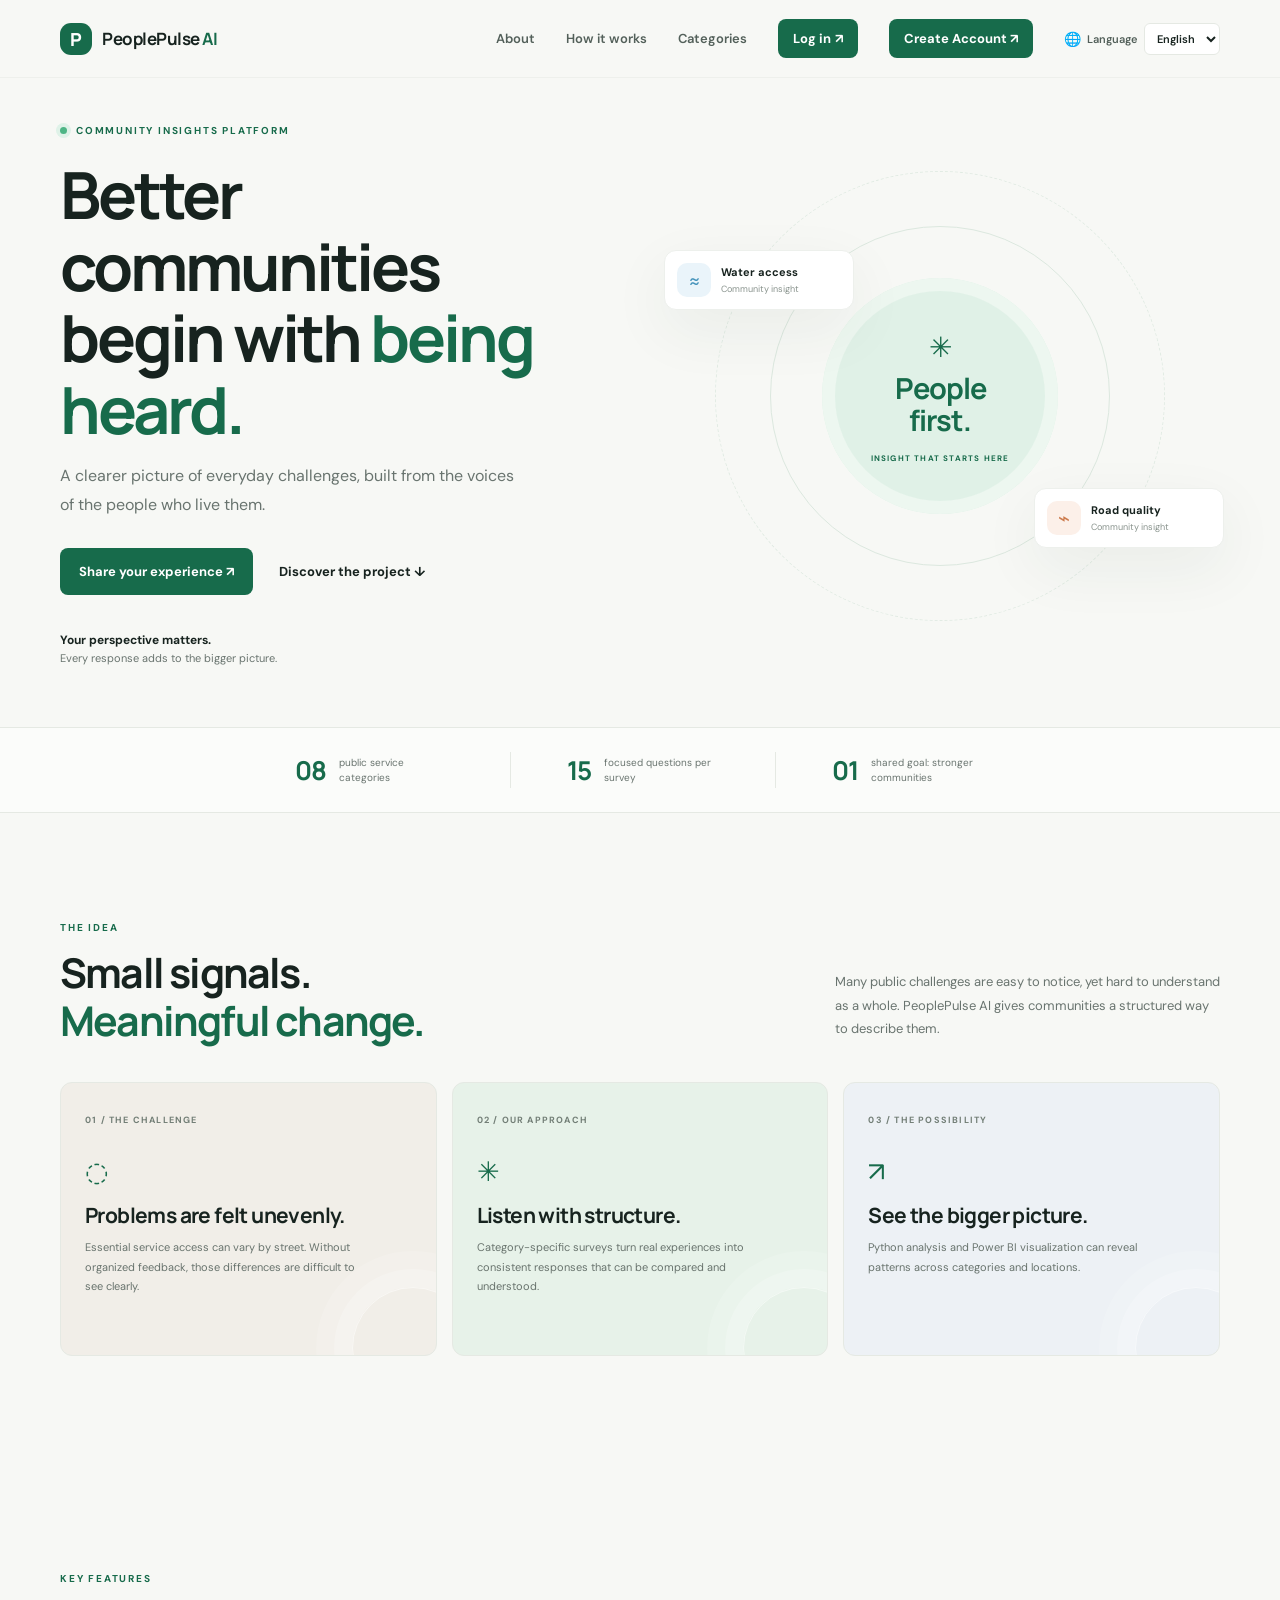
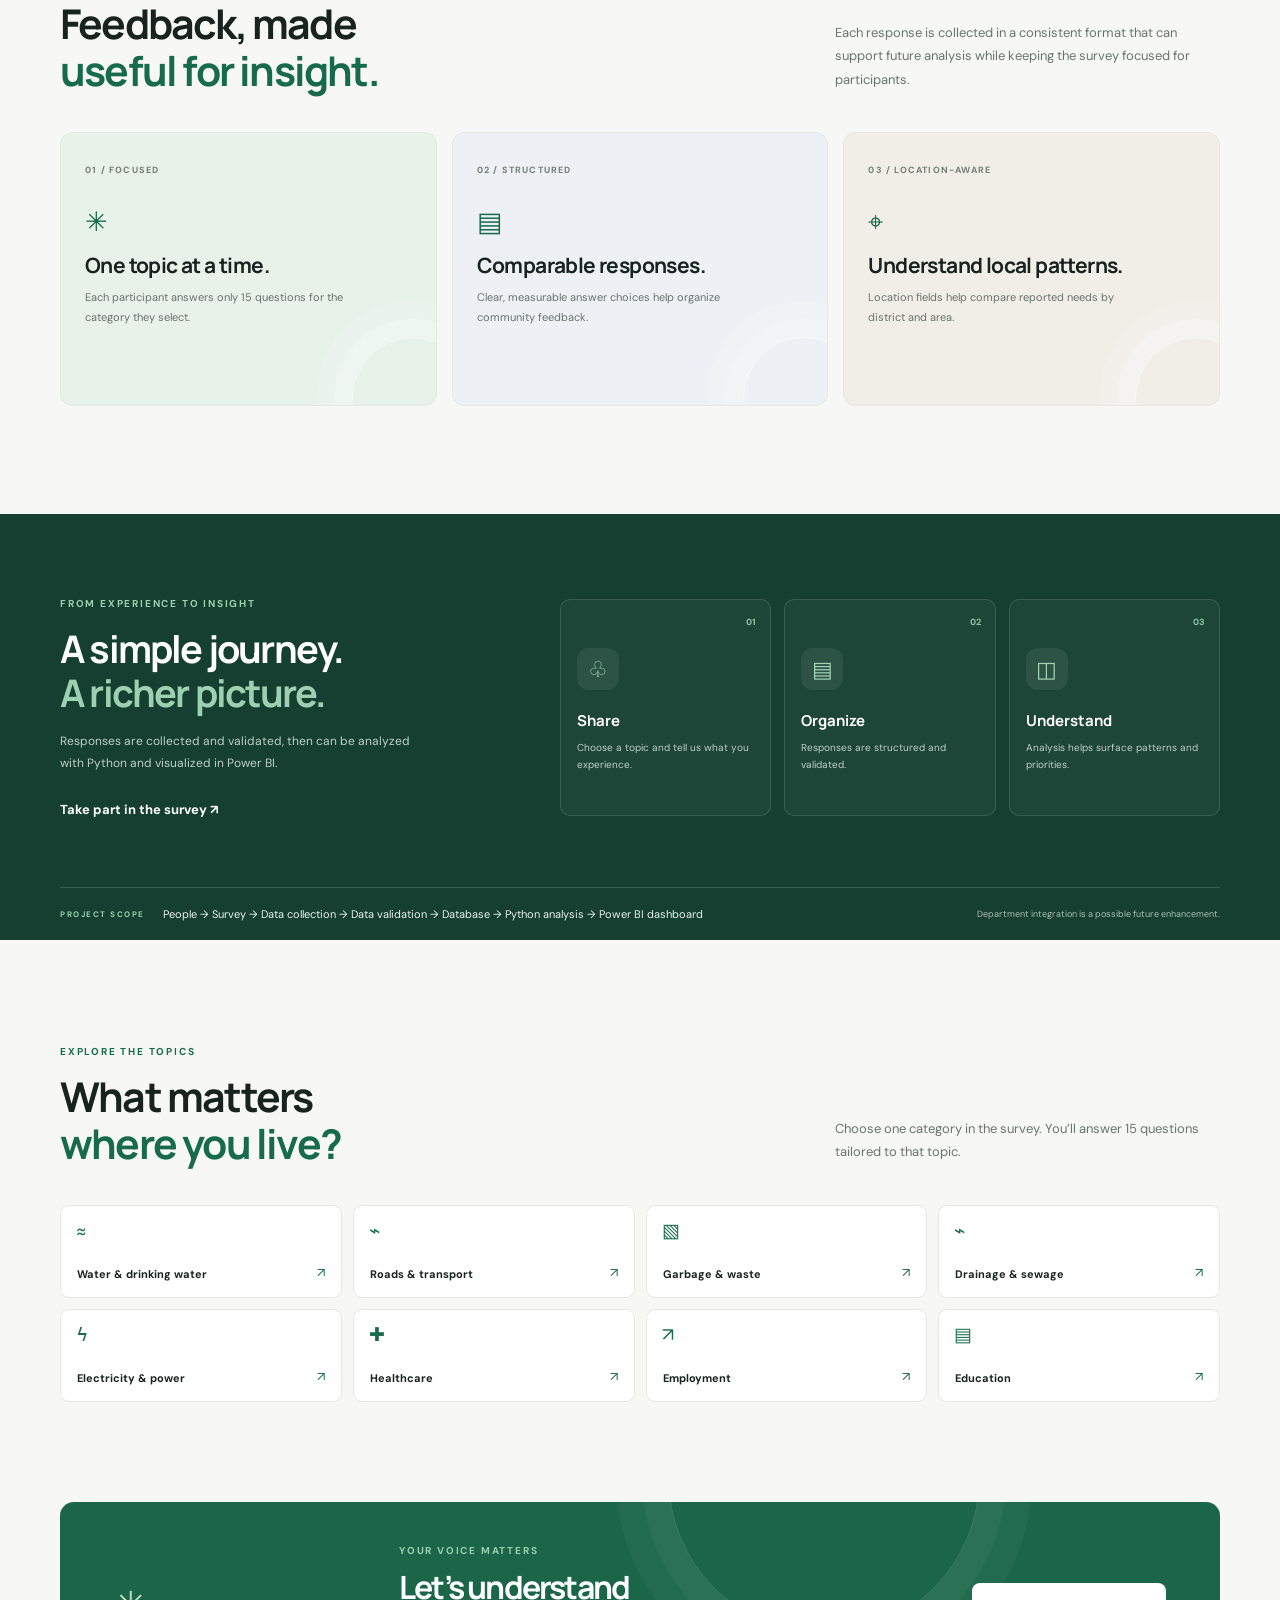
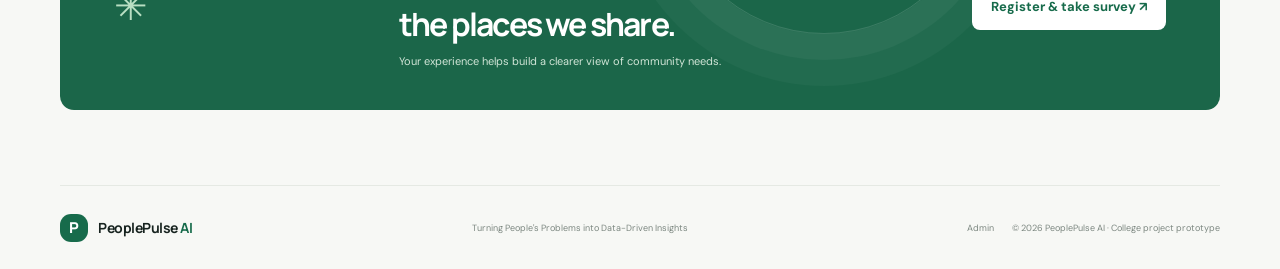
==== PeoplePulse-AI/index.html @ 130db0c4 "Add files via upload" ====
<!doctype html>
<html lang="en"><head><meta charset="utf-8"><meta name="viewport" content="width=device-width,initial-scale=1"><title>PeoplePulse AI — Community insights, powered by people</title><link rel="stylesheet" href="css/style.css"></head><body>
<header class="site-header"><a class="brand" href="index.html"><span class="brand-mark">P</span><span>PeoplePulse <b>AI</b></span></a><nav><a href="#about">About</a><a href="#process">How it works</a><a href="#categories">Categories</a><a class="button button-small nav-login" href="login.html">Log in <span>↗</span></a><a class="button button-small" href="register.html">Create Account ↗</a></nav><button class="menu-toggle" aria-label="Toggle menu">☰</button></header>
<main><section class="hero wrap"><div class="hero-copy"><div class="eyebrow"><span class="pulse-dot"></span> COMMUNITY INSIGHTS PLATFORM</div><h1>Better communities<br>begin with <em>being heard.</em></h1><p class="lead">A clearer picture of everyday challenges, built from the voices of the people who live them.</p><div class="hero-actions"><a class="button" href="register.html">Share your experience ↗</a><a class="text-link" href="#about">Discover the project ↓</a></div><div class="trust-note"><span><strong>Your perspective matters.</strong><br>Every response adds to the bigger picture.</span></div></div><div class="hero-art"><div class="art-orbit orbit-one"></div><div class="art-orbit orbit-two"></div><div class="art-center"><span>✳</span><strong>People<br>first.</strong><small>INSIGHT THAT STARTS HERE</small></div><div class="float-card card-water"><span class="mini-icon blue">≈</span><div><b>Water access</b><small>Community insight</small></div></div><div class="float-card card-roads"><span class="mini-icon orange">⌁</span><div><b>Road quality</b><small>Community insight</small></div></div></div></section>
<div class="stats-strip"><div><b>08</b><span>public service categories</span></div><div><b>15</b><span>focused questions per survey</span></div><div><b>01</b><span>shared goal: stronger communities</span></div></div>
<section class="section wrap" id="about"><div class="section-heading"><div><div class="eyebrow">THE IDEA</div><h2>Small signals.<br><em>Meaningful change.</em></h2></div><p>Many public challenges are easy to notice, yet hard to understand as a whole. PeoplePulse AI gives communities a structured way to describe them.</p></div><div class="idea-grid"><article class="idea-card problem"><span class="card-index">01 / THE CHALLENGE</span><div class="idea-symbol">◌</div><h3>Problems are felt unevenly.</h3><p>Essential service access can vary by street. Without organized feedback, those differences are difficult to see clearly.</p></article><article class="idea-card solution"><span class="card-index">02 / OUR APPROACH</span><div class="idea-symbol">✳</div><h3>Listen with structure.</h3><p>Category-specific surveys turn real experiences into consistent responses that can be compared and understood.</p></article><article class="idea-card outcome"><span class="card-index">03 / THE POSSIBILITY</span><div class="idea-symbol">↗</div><h3>See the bigger picture.</h3><p>Python analysis and Power BI visualization can reveal patterns across categories and locations.</p></article></div></section>
<section class="section wrap" id="features"><div class="section-heading"><div><div class="eyebrow">KEY FEATURES</div><h2>Feedback, made<br><em>useful for insight.</em></h2></div><p>Each response is collected in a consistent format that can support future analysis while keeping the survey focused for participants.</p></div><div class="idea-grid"><article class="idea-card solution"><span class="card-index">01 / FOCUSED</span><div class="idea-symbol">✳</div><h3>One topic at a time.</h3><p>Each participant answers only 15 questions for the category they select.</p></article><article class="idea-card outcome"><span class="card-index">02 / STRUCTURED</span><div class="idea-symbol">▤</div><h3>Comparable responses.</h3><p>Clear, measurable answer choices help organize community feedback.</p></article><article class="idea-card problem"><span class="card-index">03 / LOCATION-AWARE</span><div class="idea-symbol">⌖</div><h3>Understand local patterns.</h3><p>Location fields help compare reported needs by district and area.</p></article></div></section><section class="process-band" id="process"><div class="wrap process-content"><div><div class="eyebrow light">FROM EXPERIENCE TO INSIGHT</div><h2>A simple journey.<br><em>A richer picture.</em></h2><p>Responses are collected and validated, then can be analyzed with Python and visualized in Power BI.</p><a class="text-link light-link" href="register.html">Take part in the survey ↗</a></div><div class="steps"><article><b>01</b><span class="step-icon">♧</span><h3>Share</h3><p>Choose a topic and tell us what you experience.</p></article><article><b>02</b><span class="step-icon">▤</span><h3>Organize</h3><p>Responses are structured and validated.</p></article><article><b>03</b><span class="step-icon">◫</span><h3>Understand</h3><p>Analysis helps surface patterns and priorities.</p></article></div></div><div class="scope-note wrap"><span>PROJECT SCOPE</span><p>People → Survey → Data collection → Data validation → Database → Python analysis → Power BI dashboard</p><small>Department integration is a possible future enhancement.</small></div></section>
<section class="section wrap categories" id="categories"><div class="section-heading"><div><div class="eyebrow">EXPLORE THE TOPICS</div><h2>What matters<br><em>where you live?</em></h2></div><p>Choose one category in the survey. You’ll answer 15 questions tailored to that topic.</p></div><div class="category-grid"><a href="register.html"><span>≈</span><b>Water & drinking water</b><i>↗</i></a><a href="register.html"><span>⌁</span><b>Roads & transport</b><i>↗</i></a><a href="register.html"><span>▧</span><b>Garbage & waste</b><i>↗</i></a><a href="register.html"><span>⌁</span><b>Drainage & sewage</b><i>↗</i></a><a href="register.html"><span>ϟ</span><b>Electricity & power</b><i>↗</i></a><a href="register.html"><span>✚</span><b>Healthcare</b><i>↗</i></a><a href="register.html"><span>↗</span><b>Employment</b><i>↗</i></a><a href="register.html"><span>▤</span><b>Education</b><i>↗</i></a></div></section>
<section class="voice-cta wrap"><div class="cta-spark">✳</div><div><div class="eyebrow light">YOUR VOICE MATTERS</div><h2>Let’s understand<br>the places we share.</h2><p>Your experience helps build a clearer view of community needs.</p></div><a class="button button-light" href="register.html">Register & take survey ↗</a></section></main><footer class="site-footer wrap"><a class="brand" href="index.html"><span class="brand-mark">P</span><span>PeoplePulse <b>AI</b></span></a><span>Turning People's Problems into Data-Driven Insights</span><div><a href="admin-login.html">Admin</a><span>© 2026 PeoplePulse AI · College project prototype</span></div></footer><script src="css/js/main.js"></script><script src="css/js/i18n.js"></script></body></html>
---- PeoplePulse-AI/css/style.css ----
@import url('https://fonts.googleapis.com/css2?family=DM+Sans:wght@400;500;600;700&family=Manrope:wght@400;500;600;700;800&display=swap');
:root{--ink:#17231f;--muted:#69746f;--green:#176b4b;--mint:#dff2e8;--paper:#f7f8f5;--line:#e5e9e3;--white:#fff;--orange:#eaa579;--shadow:0 20px 60px #183f2c10}*{box-sizing:border-box}html{scroll-behavior:smooth}body{margin:0;background:var(--paper);color:var(--ink);font-family:'DM Sans',sans-serif}a{color:inherit;text-decoration:none}button,input,select,textarea{font:inherit}.wrap{width:min(1160px,calc(100% - 48px));margin:auto}.site-header{height:78px;display:flex;align-items:center;justify-content:space-between;padding:0 max(24px,calc((100vw - 1160px)/2));background:#f7f8f5ed;position:sticky;top:0;z-index:20;border-bottom:1px solid #e5e9e380;backdrop-filter:blur(14px)}.brand{display:flex;align-items:center;gap:10px;font:700 17px Manrope,sans-serif;letter-spacing:-.5px}.brand b{color:var(--green)}.brand-mark{background:var(--green);color:white;width:32px;height:32px;border-radius:11px;display:grid;place-items:center;font:800 18px Manrope}.site-header nav{display:flex;align-items:center;gap:31px;font-size:13px;font-weight:600;color:#53605a}.site-header nav>a:hover,.site-footer a:hover{color:var(--green)}.button{display:inline-flex;align-items:center;justify-content:center;gap:22px;padding:15px 19px;border-radius:8px;background:var(--green);color:white;font-size:13px;font-weight:700;transition:.2s}.button:hover{background:#10583d;transform:translateY(-2px)}.button span{font-size:17px}.button-small{padding:11px 15px;gap:12px}.nav-login{margin-left:8px}.menu-toggle{display:none;border:0;background:none;font-size:22px}.hero{min-height:570px;display:grid;grid-template-columns:1fr 1fr;align-items:center;gap:40px;padding:46px 0 60px}.eyebrow{font-size:10px;letter-spacing:1.8px;font-weight:700;color:var(--green);display:flex;align-items:center;gap:9px}.pulse-dot{width:7px;height:7px;border-radius:50%;background:#4eb585;box-shadow:0 0 0 4px #dff2e8}.hero h1{font:700 clamp(42px,5.1vw,65px)/1.1 Manrope,sans-serif;letter-spacing:-3px;margin:22px 0 17px}.hero h1 em,h2 em{color:var(--green);font-style:normal}.lead{max-width:470px;font-size:16px;line-height:1.8;color:var(--muted)}.hero-actions{display:flex;align-items:center;gap:26px;margin:28px 0 36px}.text-link{font-size:13px;font-weight:700;color:var(--ink)}.text-link span{margin-left:8px;color:var(--green)}.trust-note{display:flex;gap:13px;align-items:center;color:var(--muted);font-size:11px;line-height:1.6}.trust-note strong{color:var(--ink);font-size:12px}.avatar-stack{display:flex;padding-left:3px}.avatar-stack i{font-style:normal;background:#f2d3bd;border:2px solid var(--paper);width:30px;height:30px;display:grid;place-items:center;border-radius:50%;margin-left:-4px}.hero-art{height:420px;position:relative;display:grid;place-items:center}.art-orbit{position:absolute;border:1px solid #dce8df;border-radius:50%}.orbit-one{width:340px;height:340px}.orbit-two{width:450px;height:450px;border-style:dashed;opacity:.8}.art-center{width:236px;height:236px;border-radius:50%;background:#e0f1e7;display:flex;align-items:center;justify-content:center;flex-direction:column;position:relative;z-index:1;box-shadow:inset 0 0 0 13px #edf7f0;color:var(--green)}.art-center>span{font-size:28px}.art-center strong{font:700 29px/1.1 Manrope;letter-spacing:-1px;text-align:center;margin:7px}.art-center small{font-size:8px;letter-spacing:1.2px;font-weight:700;margin-top:9px}.float-card{position:absolute;z-index:3;background:white;border:1px solid #edf0ec;border-radius:12px;padding:12px;display:flex;align-items:center;gap:10px;box-shadow:var(--shadow);min-width:190px}.float-card b,.float-card small{display:block}.float-card b{font-size:11px}.float-card small{font-size:9px;color:#89938d;margin-top:4px}.card-water{top:64px;left:4px}.card-roads{bottom:58px;right:-4px}.mini-icon{height:34px;width:34px;display:grid;place-items:center;border-radius:10px;font-size:20px}.blue{background:#eaf4fa;color:#4392ba}.orange{background:#fcf0e9;color:#cd7b4d}.trend{color:var(--green);margin-left:auto}.art-caption{position:absolute;bottom:2px;left:50%;transform:translateX(-50%);font-size:10px;color:#7c8982;white-space:nowrap}.art-caption span{color:var(--green);margin-left:8px}.stats-strip{border-block:1px solid var(--line);display:flex;justify-content:center;gap:0;padding:24px 0;background:#fbfcfa}.stats-strip div{padding:0 56px;border-right:1px solid var(--line);display:flex;align-items:center;gap:13px}.stats-strip div:last-child{border:0}.stats-strip b{font:700 26px Manrope;color:var(--green);letter-spacing:-1px}.stats-strip span{max-width:115px;font-size:10px;line-height:1.5;color:var(--muted)}.section{padding-top:108px;padding-bottom:108px}.section-heading{display:flex;align-items:flex-end;justify-content:space-between;margin-bottom:38px}.section-heading h2,.process-content h2,.voice-cta h2{font:700 41px/1.15 Manrope;letter-spacing:-1.8px;margin:15px 0 0}.section-heading>p{max-width:385px;color:var(--muted);font-size:13px;line-height:1.8;margin:0 0 3px}.idea-grid{display:grid;grid-template-columns:repeat(3,1fr);gap:15px}.idea-card{min-height:274px;padding:24px;border-radius:12px;position:relative;overflow:hidden;background:white;border:1px solid var(--line)}.idea-card:after{position:absolute;content:'';height:120px;width:120px;border:1px solid #ffffff80;border-radius:50%;right:-38px;bottom:-54px;box-shadow:0 0 0 18px #ffffff30,0 0 0 36px #ffffff20}.problem{background:#f1eee8}.solution{background:#e7f2e9}.outcome{background:#edf1f5}.card-index{font-size:9px;letter-spacing:1.2px;font-weight:700;color:#727e76}.idea-symbol{margin:26px 0 14px;font-size:27px;color:var(--green)}.idea-card h3{font:700 21px/1.2 Manrope;letter-spacing:-.6px;margin:0 0 10px}.idea-card p{font-size:11px;line-height:1.8;color:#68736d;max-width:280px;margin:0}.process-band{background:#143f31;color:white;padding:83px 0 0}.process-content{display:grid;grid-template-columns:.8fr 1.2fr;gap:60px;align-items:center}.eyebrow.light{color:#9dd0ae}.process-content h2{margin:17px 0;font-size:38px}.process-content h2 em{color:#9dd0ae}.process-content>div:first-child>p{font-size:12px;line-height:1.8;color:#c0d0c8;max-width:350px;margin-bottom:23px}.light-link{color:white}.light-link span{color:#a6d5b5}.steps{display:grid;grid-template-columns:repeat(3,1fr);gap:13px}.steps article{min-height:217px;background:#ffffff0a;border:1px solid #ffffff20;border-radius:10px;padding:20px 16px;position:relative}.steps article>b{position:absolute;right:14px;top:16px;font-size:9px;color:#94c5a5}.step-icon{display:grid;place-items:center;width:42px;height:42px;background:#ffffff12;border-radius:12px;color:#a4d4b2;font-size:22px;margin:28px 0 20px}.steps h3{font:700 15px Manrope;margin:0 0 8px}.steps p{font-size:10px;line-height:1.7;color:#c0d0c8;margin:0}.scope-note{margin-top:68px;border-top:1px solid #ffffff25;padding:19px 0;display:flex;align-items:center;gap:18px;flex-wrap:wrap}.scope-note span{font-size:8px;letter-spacing:1.5px;color:#9dd0ae;font-weight:700}.scope-note p{margin:0;font-size:11px;color:#ecf3ee}.scope-note small{font-size:9px;color:#aebfb5;margin-left:auto}.categories{padding-top:105px;padding-bottom:100px}.category-grid{display:grid;grid-template-columns:repeat(4,1fr);gap:11px}.category-grid a{height:93px;background:#fff;border:1px solid var(--line);border-radius:9px;padding:16px;display:flex;align-items:flex-end;position:relative;transition:.2s}.category-grid a:hover{border-color:#9fc7ab;transform:translateY(-3px);box-shadow:var(--shadow)}.category-grid a>span{position:absolute;top:12px;left:15px;color:var(--green);font-size:19px}.category-grid b{font-size:11px}.category-grid i{margin-left:auto;font-style:normal;color:var(--green);font-size:13px}.voice-cta{background:#1b6649;color:#fff;border-radius:14px;padding:42px 54px;display:flex;align-items:center;justify-content:space-between;position:relative;overflow:hidden;margin-bottom:75px}.voice-cta:after{content:'';position:absolute;width:310px;height:310px;border:1px solid #ffffff24;border-radius:50%;right:240px;top:-180px;box-shadow:0 0 0 26px #ffffff0a,0 0 0 52px #ffffff08}.cta-spark{font-size:40px;color:#b9dfc3}.voice-cta h2{font-size:32px;margin:12px 0}.voice-cta p{margin:0;color:#d1e5d7;font-size:11px}.button-light{background:#fff;color:var(--green);z-index:1}.button-light:hover{background:#f1f8f3}.site-footer{min-height:84px;border-top:1px solid var(--line);display:flex;align-items:center;justify-content:space-between;gap:16px;font-size:9px;color:#7c8780}.site-footer>div{display:flex;gap:18px;align-items:center}.site-footer .brand{font-size:14px;color:var(--ink)}.site-footer .brand-mark{width:28px;height:28px;font-size:15px}.auth-shell{min-height:calc(100vh - 78px);display:grid;grid-template-columns:1fr 1fr}.auth-aside{background:#174734;color:#fff;padding:70px max(35px,calc((100vw - 1160px)/2));display:flex;flex-direction:column;justify-content:center;position:relative;overflow:hidden}.auth-aside:after{content:'✳';position:absolute;font-size:340px;color:#ffffff08;right:-40px;bottom:-90px}.auth-aside h1{font:700 43px/1.15 Manrope;letter-spacing:-2px;max-width:430px;position:relative;z-index:1}.auth-aside p{color:#c5d7cc;font-size:13px;line-height:1.8;max-width:400px}.auth-aside .eyebrow{color:#9dd0ae}.auth-main{padding:50px 35px;display:grid;place-items:center}.form-card{width:min(470px,100%)}.form-card h2{font:700 30px Manrope;letter-spacing:-1px;margin:0 0 7px}.form-card>.muted{font-size:12px;color:var(--muted);margin:0 0 24px;line-height:1.7}.field-grid{display:grid;grid-template-columns:1fr 1fr;gap:0 14px}.field{margin-bottom:14px}.field label{display:block;font-weight:700;font-size:10px;margin-bottom:7px;color:#39443e}.field input,.field select,.field textarea,.filter-control,.search-input{width:100%;border:1px solid #dfe5df;border-radius:7px;background:#fff;outline:0;padding:12px 12px;font-size:12px;color:var(--ink)}.field input:focus,.field select:focus,.field textarea:focus{border-color:#60a17e;box-shadow:0 0 0 3px #e1f2e8}.field textarea{min-height:110px;resize:vertical}.field .hint{font-size:9px;color:var(--muted);margin-top:6px}.full{grid-column:1/-1}.wide{width:100%;border:0;cursor:pointer}.form-footer{text-align:center;font-size:11px;color:var(--muted);margin-top:16px}.form-footer a{color:var(--green);font-weight:700}.notice{padding:10px 12px;border-radius:7px;font-size:11px;background:#edf6ee;color:#225b3c;margin:12px 0}.notice.error{background:#fff0ed;color:#9c3e2c}.admin-layout{min-height:100vh;display:grid;grid-template-columns:220px 1fr;background:#f7f9f7}.sidebar{background:#153f30;color:#fff;padding:24px 15px}.sidebar .brand{color:white;margin:0 8px 38px}.sidebar-label{font-size:8px;letter-spacing:1.4px;color:#a5bdb0;padding:0 11px}.side-link{display:flex;gap:11px;align-items:center;color:#d3e1d8;padding:12px 11px;border-radius:7px;font-size:11px;margin:5px 0}.side-link.active,.side-link:hover{background:#ffffff15;color:#fff}.side-bottom{margin-top:55px}.dashboard-main{padding:28px 34px;min-width:0}.dash-top{display:flex;align-items:center;justify-content:space-between;margin-bottom:28px}.dash-top h1{font:700 25px Manrope;letter-spacing:-1px;margin:0}.dash-top p{font-size:10px;color:var(--muted);margin:6px 0 0}.admin-chip{font-size:10px;background:white;border:1px solid var(--line);padding:9px 12px;border-radius:30px}.metric-grid{display:grid;grid-template-columns:repeat(3,1fr);gap:13px;margin-bottom:17px}.metric-card,.panel{background:#fff;border:1px solid var(--line);border-radius:9px;padding:17px}.metric-card span{font-size:10px;color:var(--muted)}.metric-card strong{display:block;font:700 28px Manrope;margin:12px 0 3px}.metric-card small{font-size:9px;color:var(--green)}.dash-grid{display:grid;grid-template-columns:1fr 1fr;gap:14px;margin-bottom:14px}.panel h3{font:700 13px Manrope;margin:0}.panel-head{display:flex;align-items:center;justify-content:space-between;margin-bottom:20px}.panel-head small{font-size:9px;color:var(--muted)}.bar-row{display:grid;grid-template-columns:130px 1fr 25px;align-items:center;gap:10px;margin:13px 0;font-size:9px;color:#56625b}.bar-track{height:7px;background:#edf1ed;border-radius:10px;overflow:hidden}.bar-fill{height:100%;background:#5a9b71;border-radius:10px}.area-row{display:flex;align-items:center;gap:8px;margin:13px 0;font-size:9px}.area-row span:first-child{width:72px;color:#56625b}.area-track{height:7px;background:#edf1ed;flex:1;border-radius:10px;overflow:hidden}.area-track i{display:block;height:100%;background:#98c5a3;border-radius:10px}.area-row b{font-size:9px}.filters{display:flex;gap:8px;margin-bottom:13px}.filter-control{width:auto;padding:9px 10px;font-size:10px}.search-input{max-width:210px;padding:9px 10px;font-size:10px;margin-left:auto}.table-wrap{overflow:auto}.data-table{border-collapse:collapse;width:100%;min-width:650px;text-align:left}.data-table th{font-size:9px;color:#7b8780;background:#f8faf8;padding:11px 10px;font-weight:600}.data-table td{font-size:10px;padding:12px 10px;border-top:1px solid #edf0ed}.table-action{border:0;background:#eaf4ed;color:var(--green);padding:6px 9px;border-radius:5px;font-size:9px;cursor:pointer}.empty{text-align:center;color:#89948d;font-size:11px;padding:24px}.modal-backdrop{position:fixed;inset:0;background:#13271db0;display:grid;place-items:center;padding:18px;z-index:50}.modal{background:white;border-radius:12px;max-width:620px;width:100%;max-height:85vh;overflow:auto;padding:23px}.modal h2{font:700 20px Manrope;margin:0 0 15px}.modal-close{float:right;border:0;background:#eef3ef;border-radius:50%;height:28px;width:28px;cursor:pointer}.modal-body{font-size:11px;line-height:1.8;color:#4e5c53}.review-group{border:1px solid var(--line);border-radius:8px;padding:15px;margin:12px 0}.review-group h3{font:700 12px Manrope;margin:0 0 10px}.review-row{display:grid;grid-template-columns:1fr 1fr;gap:8px;border-bottom:1px solid #eff2ef;padding:6px 0;font-size:10px}.review-row:last-child{border:0}.review-row span{color:var(--muted)}.progress{display:flex;gap:5px;margin:0 0 22px}.progress span{height:4px;border-radius:9px;background:#e5ebe6;flex:1}.progress span.done{background:#438762}.survey-step{display:none}.survey-step.active{display:block}.category-options{display:grid;grid-template-columns:repeat(2,1fr);gap:9px}.category-option{background:#fff;border:1px solid var(--line);border-radius:8px;padding:13px;text-align:left;cursor:pointer;color:var(--ink);font-size:11px;font-weight:600}.category-option span{display:block;color:var(--green);font-size:19px;margin-bottom:8px}.category-option.selected{border-color:var(--green);background:#edf7ef;box-shadow:0 0 0 2px #d9eddf}.question-card{border:1px solid var(--line);padding:13px;border-radius:8px;margin:10px 0;background:#fff}.question-card legend{font-weight:600;font-size:11px;padding:0 5px}.question-options{display:flex;flex-wrap:wrap;gap:6px;margin-top:9px}.question-options label{font-size:9px;color:#48554d;background:#f4f7f4;border-radius:30px;padding:7px 9px;cursor:pointer}.question-options input{accent-color:var(--green);vertical-align:middle}.survey-actions{display:flex;justify-content:space-between;gap:10px;margin-top:20px}.survey-actions button{cursor:pointer}.button-secondary{background:#fff;color:var(--ink);border:1px solid var(--line)}.button-secondary:hover{background:#f2f5f2}.success-mark{width:70px;height:70px;display:grid;place-items:center;border-radius:50%;background:#e3f3e7;color:#2e8151;font-size:32px;margin-bottom:20px}.submission-code{padding:13px;border:1px dashed #82b394;background:#f3faf4;border-radius:8px;font:700 18px Manrope;color:var(--green);margin:14px 0}.file-name{font-size:9px;color:var(--muted);margin-top:6px}.hidden{display:none!important}
@media(max-width:800px){.site-header nav{gap:15px}.hero{gap:10px;min-height:520px}.hero-art{transform:scale(.86)}.stats-strip div{padding:0 22px}.process-content{gap:25px}.steps{gap:7px}.steps article{padding:15px 11px}.scope-note small{margin-left:0}.site-footer{flex-wrap:wrap;padding:16px 0}.auth-shell{grid-template-columns:.8fr 1.2fr}.auth-aside{padding:45px 25px}.dashboard-main{padding:24px 18px}.admin-layout{grid-template-columns:180px 1fr}}
.toolbar{display:flex;align-items:center;gap:7px;flex-wrap:wrap}.toolbar small{margin-right:5px}.danger-action,.danger-button{background:#fff0ed;color:#9c3e2c}.danger-action:hover,.danger-button:hover{background:#fbe0da;color:#822e20}.danger-button{border:0;cursor:pointer;padding:11px 14px;border-radius:7px;font-size:11px;font-weight:700}.response-photo{display:block;max-width:100%;max-height:360px;object-fit:contain;border-radius:8px;margin:10px 0;border:1px solid var(--line)}
.language-picker{display:inline-flex;align-items:center;gap:6px;font-size:11px;font-weight:600;color:#53605a;white-space:nowrap}.language-picker select{border:1px solid var(--line);background:#fff;border-radius:6px;padding:7px 8px;color:var(--ink);font:inherit;cursor:pointer;max-width:106px}.sidebar .language-picker{margin:0 8px 18px;color:#e2ede5;flex-wrap:wrap}.sidebar .language-picker select{background:#ffffff12;border-color:#ffffff30;color:#fff}.sidebar .language-picker option{color:#17231f}.language-emoji{font-size:14px}
.survey-progress{margin-bottom:23px}.progress-meta{display:flex;justify-content:space-between;align-items:center;font-size:10px;color:#53605a;margin-bottom:8px}.progress-meta strong{font-size:11px;color:var(--ink)}.progress-bar{height:6px;border-radius:8px;background:#e7eee8;overflow:hidden}.progress-bar span{display:block;width:25%;height:100%;border-radius:inherit;background:linear-gradient(90deg,#398260,#68ad7c);transition:width .45s ease}.category-option.category-card{min-height:132px;display:flex;flex-direction:column;align-items:flex-start;justify-content:flex-start}.category-option .category-icon{display:block;margin:0 0 8px;font-size:20px;color:var(--green)}.category-option .category-name{font-size:11px;color:var(--ink);line-height:1.4}.category-option small{display:block;color:var(--muted);font-size:9px;font-weight:400;line-height:1.5;margin-top:7px}.photo-preview{margin-top:12px;border:1px solid var(--line);border-radius:9px;padding:10px;background:#fff}.photo-preview img{display:block;max-width:100%;max-height:240px;object-fit:contain;border-radius:6px;margin:0 auto 10px}.photo-preview-actions{display:flex;gap:8px;align-items:center;justify-content:flex-end;flex-wrap:wrap}
.category-totals-panel,.future-insights{margin:14px 0}.category-totals{display:grid;grid-template-columns:repeat(4,minmax(0,1fr));gap:9px}.category-total{background:#f7faf7;border:1px solid var(--line);border-radius:7px;padding:12px}.category-total span{display:block;font-size:9px;color:var(--muted);line-height:1.5}.category-total strong{display:block;margin-top:7px;font:700 19px Manrope;color:var(--green)}.future-insights{padding:19px}.future-insights h3{font:700 15px Manrope;margin:10px 0 7px}.future-insights p{max-width:820px;color:var(--muted);font-size:11px;line-height:1.75;margin:0}.future-insights .eyebrow{color:#748c7c}
@media(max-width:600px){.category-totals{grid-template-columns:repeat(2,minmax(0,1fr))}.photo-preview img{max-height:190px}}
@media(max-width:600px){.wrap{width:calc(100% - 34px)}.site-header{height:66px;padding:0 17px}.site-header nav{display:none;position:absolute;top:66px;left:0;right:0;padding:18px;background:#fff;border-bottom:1px solid var(--line);flex-direction:column;align-items:stretch}.site-header nav.open{display:flex}.menu-toggle{display:block}.hero{grid-template-columns:1fr;padding-top:44px;gap:0}.hero h1{font-size:47px}.hero-art{height:350px;transform:scale(.77);transform-origin:top center;margin-bottom:-64px}.hero-copy{padding-bottom:10px}.stats-strip{justify-content:flex-start;overflow:auto;padding:19px 17px}.stats-strip div{min-width:185px;padding:0 20px}.section{padding:75px 0}.section-heading{display:block}.section-heading h2,.process-content h2{font-size:35px}.section-heading>p{margin-top:18px}.idea-grid{grid-template-columns:1fr}.idea-card{min-height:230px}.process-band{padding-top:65px}.process-content{grid-template-columns:1fr}.steps{grid-template-columns:1fr 1fr 1fr}.steps article{min-height:185px;padding:12px 9px}.step-icon{margin:25px 0 16px}.scope-note{margin-top:43px}.categories{padding:70px 0}.category-grid{grid-template-columns:1fr 1fr}.voice-cta{width:calc(100% - 34px);padding:27px 21px;display:grid;grid-template-columns:40px 1fr;gap:10px;margin-bottom:45px}.voice-cta .button{grid-column:2;justify-self:start}.voice-cta h2{font-size:27px}.site-footer{gap:12px}.site-footer>div{width:100%;justify-content:space-between}.auth-shell{grid-template-columns:1fr}.auth-aside{padding:34px 22px;min-height:220px}.auth-aside h1{font-size:31px;margin:13px 0 4px}.auth-aside p{font-size:11px;margin:4px 0}.auth-main{padding:35px 20px}.field-grid{grid-template-columns:1fr}.full{grid-column:auto}.admin-layout{grid-template-columns:1fr}.sidebar{padding:13px;display:flex;align-items:center;gap:9px;overflow:auto}.sidebar .brand{margin:0 10px 0 0;white-space:nowrap}.sidebar-label,.side-bottom{display:none}.side-link{white-space:nowrap;margin:0;padding:9px}.dashboard-main{padding:22px 13px}.metric-grid{gap:7px}.metric-card{padding:12px 9px}.metric-card strong{font-size:22px}.metric-card span{font-size:9px}.dash-grid{grid-template-columns:1fr}.filters{flex-wrap:wrap}.search-input{max-width:100%;flex:1}.dash-top h1{font-size:22px}.review-row{grid-template-columns:1fr}.steps p{font-size:9px}}

.site-header nav>a.nav-login{margin-left:0}.site-header nav>a.button:hover{color:#fff}
.site-header nav>a.nav-login{gap:4px}.site-header nav>a.nav-login span{font-size:13px}
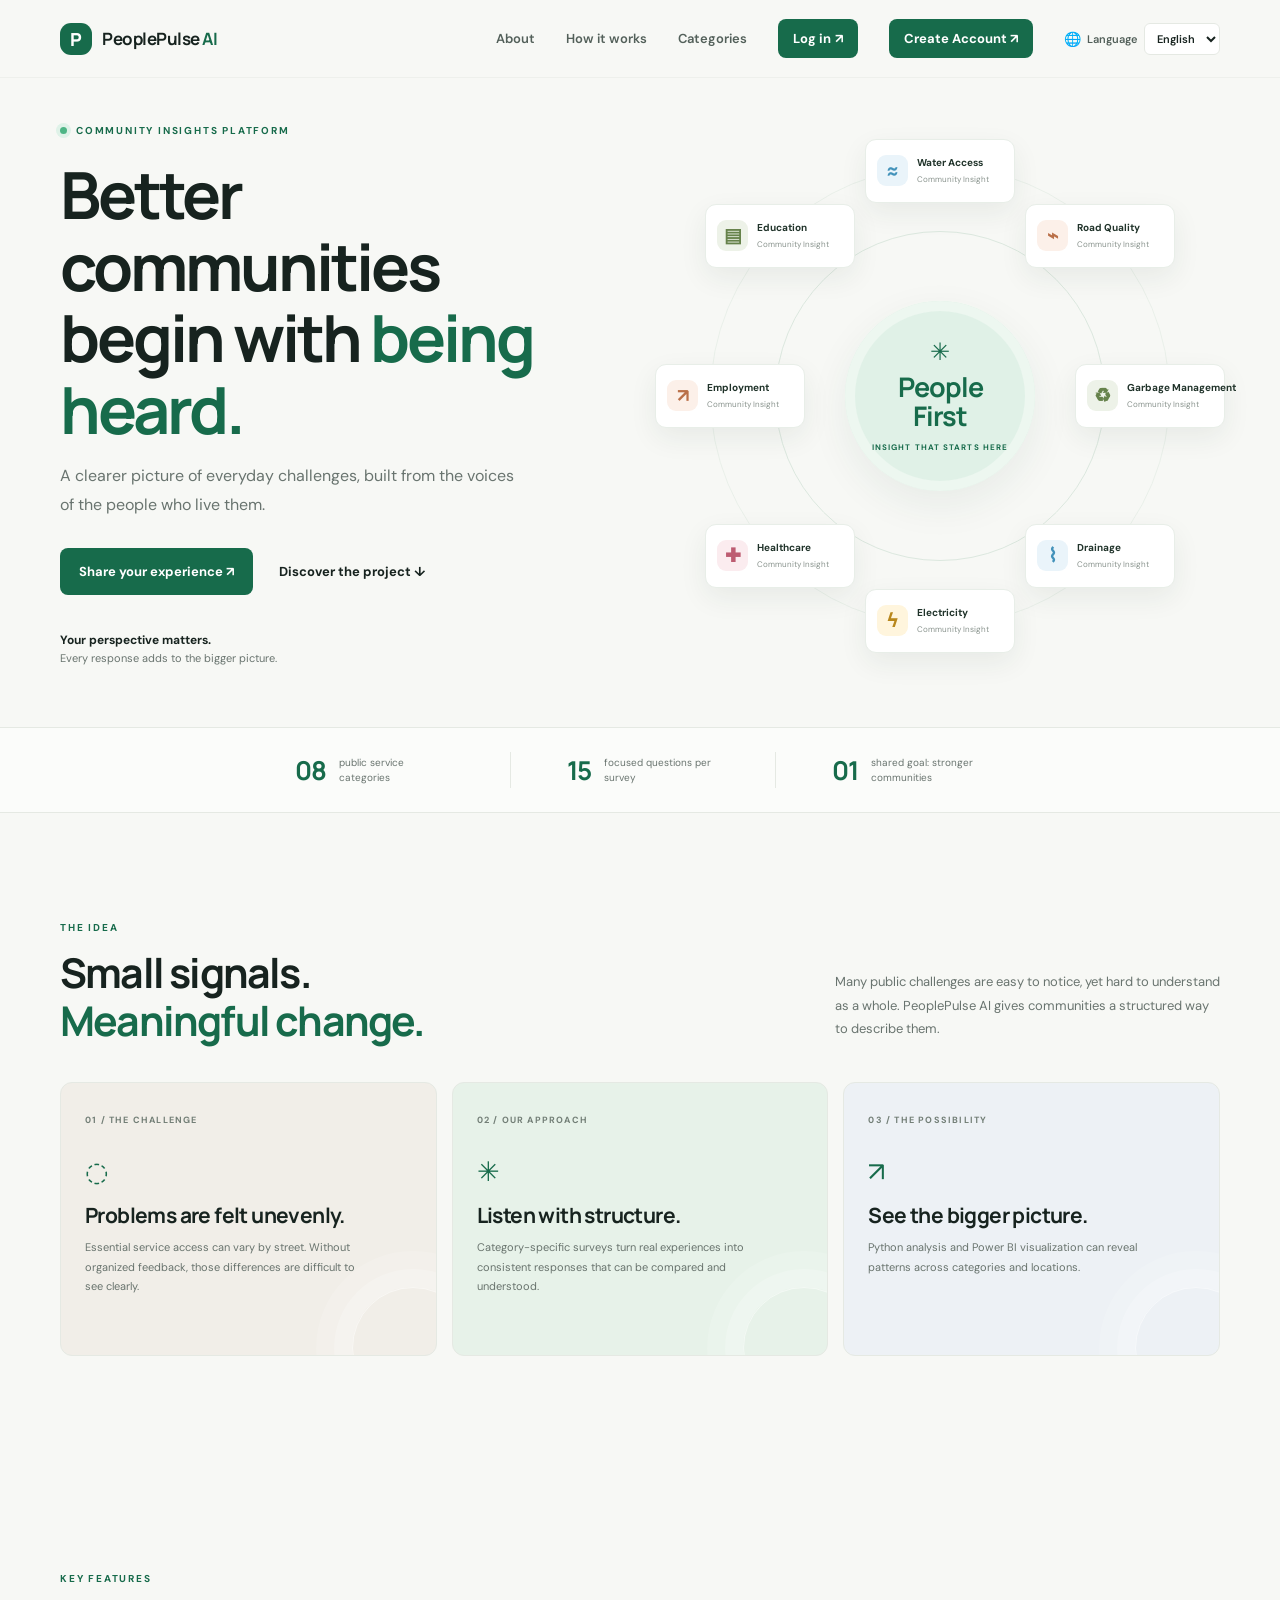
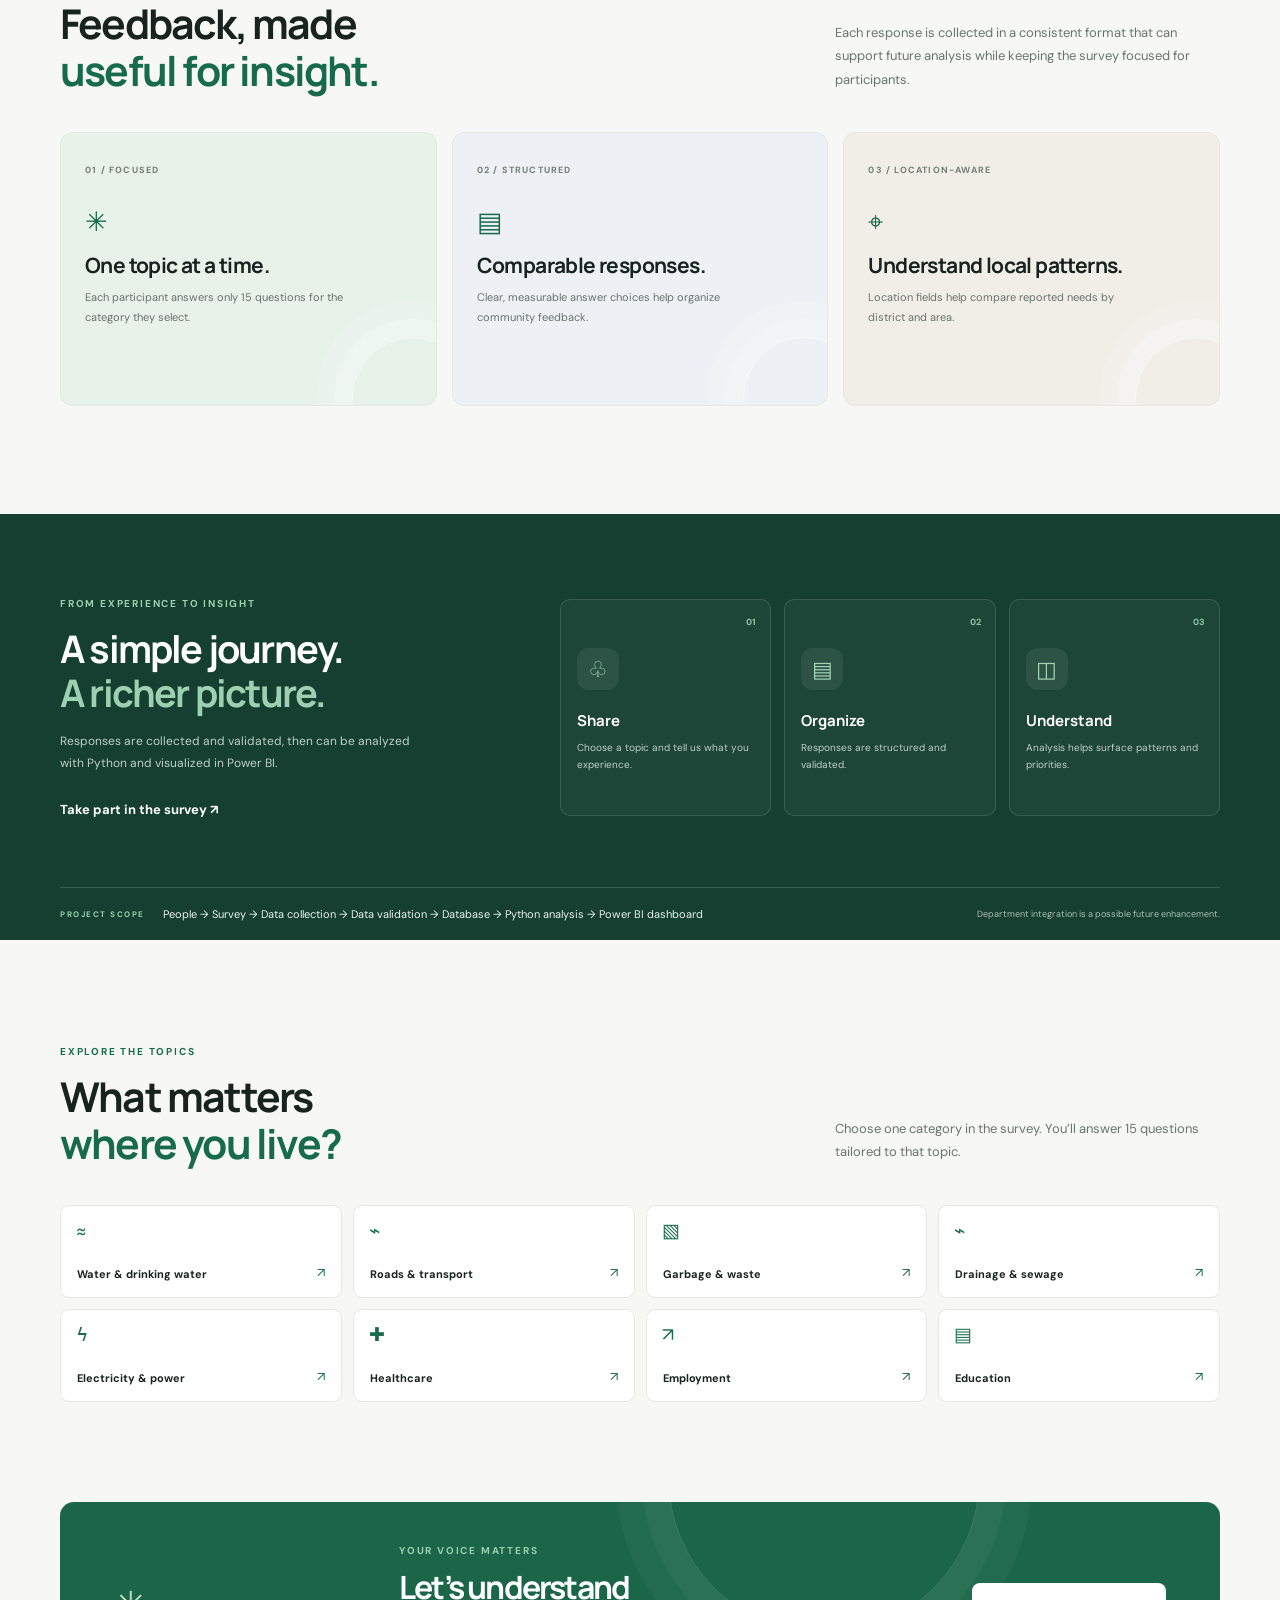
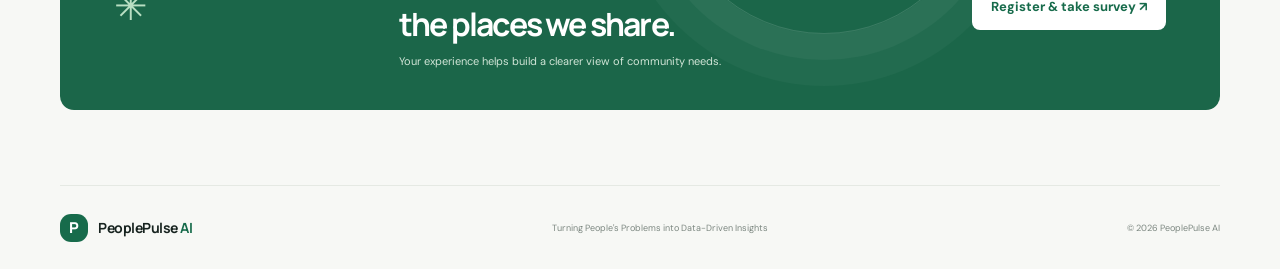
==== commit 94a80d9b: "Add files via upload" ====
--- a/PeoplePulse-AI/index.html
+++ b/PeoplePulse-AI/index.html
@@ -1,9 +1,19 @@
-<!doctype html>
+﻿<!doctype html>
 <html lang="en"><head><meta charset="utf-8"><meta name="viewport" content="width=device-width,initial-scale=1"><title>PeoplePulse AI — Community insights, powered by people</title><link rel="stylesheet" href="css/style.css"></head><body>
 <header class="site-header"><a class="brand" href="index.html"><span class="brand-mark">P</span><span>PeoplePulse <b>AI</b></span></a><nav><a href="#about">About</a><a href="#process">How it works</a><a href="#categories">Categories</a><a class="button button-small nav-login" href="login.html">Log in <span>↗</span></a><a class="button button-small" href="register.html">Create Account ↗</a></nav><button class="menu-toggle" aria-label="Toggle menu">☰</button></header>
-<main><section class="hero wrap"><div class="hero-copy"><div class="eyebrow"><span class="pulse-dot"></span> COMMUNITY INSIGHTS PLATFORM</div><h1>Better communities<br>begin with <em>being heard.</em></h1><p class="lead">A clearer picture of everyday challenges, built from the voices of the people who live them.</p><div class="hero-actions"><a class="button" href="register.html">Share your experience ↗</a><a class="text-link" href="#about">Discover the project ↓</a></div><div class="trust-note"><span><strong>Your perspective matters.</strong><br>Every response adds to the bigger picture.</span></div></div><div class="hero-art"><div class="art-orbit orbit-one"></div><div class="art-orbit orbit-two"></div><div class="art-center"><span>✳</span><strong>People<br>first.</strong><small>INSIGHT THAT STARTS HERE</small></div><div class="float-card card-water"><span class="mini-icon blue">≈</span><div><b>Water access</b><small>Community insight</small></div></div><div class="float-card card-roads"><span class="mini-icon orange">⌁</span><div><b>Road quality</b><small>Community insight</small></div></div></div></section>
+<main><section class="hero wrap"><div class="hero-copy"><div class="eyebrow"><span class="pulse-dot"></span> COMMUNITY INSIGHTS PLATFORM</div><h1>Better communities<br>begin with <em>being heard.</em></h1><p class="lead">A clearer picture of everyday challenges, built from the voices of the people who live them.</p><div class="hero-actions"><a class="button" href="register.html">Share your experience ↗</a><a class="text-link" href="#about">Discover the project ↓</a></div><div class="trust-note"><span><strong>Your perspective matters.</strong><br>Every response adds to the bigger picture.</span></div></div><div class="hero-art" aria-label="People First community categories"><div class="art-orbit orbit-one"></div><div class="art-orbit orbit-two"></div><div class="art-center"><span aria-hidden="true">✳</span><strong>People<br>First</strong><small>INSIGHT THAT STARTS HERE</small></div><div class="orbit-categories">
+<div class="orbit-card orbit-water"><span class="orbit-icon icon-water" aria-hidden="true">≈</span><div><b>Water Access</b><small>Community Insight</small></div></div>
+<div class="orbit-card orbit-road"><span class="orbit-icon icon-road" aria-hidden="true">⌁</span><div><b>Road Quality</b><small>Community Insight</small></div></div>
+<div class="orbit-card orbit-garbage"><span class="orbit-icon icon-garbage" aria-hidden="true">♻</span><div><b>Garbage Management</b><small>Community Insight</small></div></div>
+<div class="orbit-card orbit-drainage"><span class="orbit-icon icon-drainage" aria-hidden="true">⌇</span><div><b>Drainage</b><small>Community Insight</small></div></div>
+<div class="orbit-card orbit-electricity"><span class="orbit-icon icon-electricity" aria-hidden="true">ϟ</span><div><b>Electricity</b><small>Community Insight</small></div></div>
+<div class="orbit-card orbit-health"><span class="orbit-icon icon-health" aria-hidden="true">✚</span><div><b>Healthcare</b><small>Community Insight</small></div></div>
+<div class="orbit-card orbit-employment"><span class="orbit-icon icon-employment" aria-hidden="true">↗</span><div><b>Employment</b><small>Community Insight</small></div></div>
+<div class="orbit-card orbit-education"><span class="orbit-icon icon-education" aria-hidden="true">▤</span><div><b>Education</b><small>Community Insight</small></div></div>
+</div></div></section>
 <div class="stats-strip"><div><b>08</b><span>public service categories</span></div><div><b>15</b><span>focused questions per survey</span></div><div><b>01</b><span>shared goal: stronger communities</span></div></div>
 <section class="section wrap" id="about"><div class="section-heading"><div><div class="eyebrow">THE IDEA</div><h2>Small signals.<br><em>Meaningful change.</em></h2></div><p>Many public challenges are easy to notice, yet hard to understand as a whole. PeoplePulse AI gives communities a structured way to describe them.</p></div><div class="idea-grid"><article class="idea-card problem"><span class="card-index">01 / THE CHALLENGE</span><div class="idea-symbol">◌</div><h3>Problems are felt unevenly.</h3><p>Essential service access can vary by street. Without organized feedback, those differences are difficult to see clearly.</p></article><article class="idea-card solution"><span class="card-index">02 / OUR APPROACH</span><div class="idea-symbol">✳</div><h3>Listen with structure.</h3><p>Category-specific surveys turn real experiences into consistent responses that can be compared and understood.</p></article><article class="idea-card outcome"><span class="card-index">03 / THE POSSIBILITY</span><div class="idea-symbol">↗</div><h3>See the bigger picture.</h3><p>Python analysis and Power BI visualization can reveal patterns across categories and locations.</p></article></div></section>
 <section class="section wrap" id="features"><div class="section-heading"><div><div class="eyebrow">KEY FEATURES</div><h2>Feedback, made<br><em>useful for insight.</em></h2></div><p>Each response is collected in a consistent format that can support future analysis while keeping the survey focused for participants.</p></div><div class="idea-grid"><article class="idea-card solution"><span class="card-index">01 / FOCUSED</span><div class="idea-symbol">✳</div><h3>One topic at a time.</h3><p>Each participant answers only 15 questions for the category they select.</p></article><article class="idea-card outcome"><span class="card-index">02 / STRUCTURED</span><div class="idea-symbol">▤</div><h3>Comparable responses.</h3><p>Clear, measurable answer choices help organize community feedback.</p></article><article class="idea-card problem"><span class="card-index">03 / LOCATION-AWARE</span><div class="idea-symbol">⌖</div><h3>Understand local patterns.</h3><p>Location fields help compare reported needs by district and area.</p></article></div></section><section class="process-band" id="process"><div class="wrap process-content"><div><div class="eyebrow light">FROM EXPERIENCE TO INSIGHT</div><h2>A simple journey.<br><em>A richer picture.</em></h2><p>Responses are collected and validated, then can be analyzed with Python and visualized in Power BI.</p><a class="text-link light-link" href="register.html">Take part in the survey ↗</a></div><div class="steps"><article><b>01</b><span class="step-icon">♧</span><h3>Share</h3><p>Choose a topic and tell us what you experience.</p></article><article><b>02</b><span class="step-icon">▤</span><h3>Organize</h3><p>Responses are structured and validated.</p></article><article><b>03</b><span class="step-icon">◫</span><h3>Understand</h3><p>Analysis helps surface patterns and priorities.</p></article></div></div><div class="scope-note wrap"><span>PROJECT SCOPE</span><p>People → Survey → Data collection → Data validation → Database → Python analysis → Power BI dashboard</p><small>Department integration is a possible future enhancement.</small></div></section>
-<section class="section wrap categories" id="categories"><div class="section-heading"><div><div class="eyebrow">EXPLORE THE TOPICS</div><h2>What matters<br><em>where you live?</em></h2></div><p>Choose one category in the survey. You’ll answer 15 questions tailored to that topic.</p></div><div class="category-grid"><a href="register.html"><span>≈</span><b>Water & drinking water</b><i>↗</i></a><a href="register.html"><span>⌁</span><b>Roads & transport</b><i>↗</i></a><a href="register.html"><span>▧</span><b>Garbage & waste</b><i>↗</i></a><a href="register.html"><span>⌁</span><b>Drainage & sewage</b><i>↗</i></a><a href="register.html"><span>ϟ</span><b>Electricity & power</b><i>↗</i></a><a href="register.html"><span>✚</span><b>Healthcare</b><i>↗</i></a><a href="register.html"><span>↗</span><b>Employment</b><i>↗</i></a><a href="register.html"><span>▤</span><b>Education</b><i>↗</i></a></div></section>
-<section class="voice-cta wrap"><div class="cta-spark">✳</div><div><div class="eyebrow light">YOUR VOICE MATTERS</div><h2>Let’s understand<br>the places we share.</h2><p>Your experience helps build a clearer view of community needs.</p></div><a class="button button-light" href="register.html">Register & take survey ↗</a></section></main><footer class="site-footer wrap"><a class="brand" href="index.html"><span class="brand-mark">P</span><span>PeoplePulse <b>AI</b></span></a><span>Turning People's Problems into Data-Driven Insights</span><div><a href="admin-login.html">Admin</a><span>© 2026 PeoplePulse AI · College project prototype</span></div></footer><script src="css/js/main.js"></script><script src="css/js/i18n.js"></script></body></html>
+<section class="section wrap categories" id="categories"><div class="section-heading"><div><div class="eyebrow">EXPLORE THE TOPICS</div><h2>What matters<br><em>where you live?</em></h2></div><p>Choose one category in the survey. You’ll answer 15 questions tailored to that topic.</p></div><div class="category-grid"><a href="category.html?category=water"><span>≈</span><b>Water & drinking water</b><i>↗</i></a><a href="category.html?category=roads"><span>⌁</span><b>Roads & transport</b><i>↗</i></a><a href="category.html?category=waste"><span>▧</span><b>Garbage & waste</b><i>↗</i></a><a href="category.html?category=drainage"><span>⌁</span><b>Drainage & sewage</b><i>↗</i></a><a href="category.html?category=electricity"><span>ϟ</span><b>Electricity & power</b><i>↗</i></a><a href="category.html?category=healthcare"><span>✚</span><b>Healthcare</b><i>↗</i></a><a href="category.html?category=employment"><span>↗</span><b>Employment</b><i>↗</i></a><a href="category.html?category=education"><span>▤</span><b>Education</b><i>↗</i></a></div></section>
+<section class="voice-cta wrap">
+    <div class="cta-spark">✳</div><div><div class="eyebrow light">YOUR VOICE MATTERS</div><h2>Let’s understand<br>the places we share.</h2><p>Your experience helps build a clearer view of community needs.</p></div><a class="button button-light" href="register.html">Register & take survey ↗</a></section></main><footer class="site-footer wrap"><a class="brand" href="index.html"><span class="brand-mark">P</span><span>PeoplePulse <b>AI</b></span></a><span>Turning People's Problems into Data-Driven Insights</span><div><span>© 2026 PeoplePulse AI</span></div></footer><script src="css/js/main.js"></script><script src="css/js/i18n.js"></script></body></html>
--- a/PeoplePulse-AI/css/style.css
+++ b/PeoplePulse-AI/css/style.css
@@ -1,6 +1,6 @@
-@import url('https://fonts.googleapis.com/css2?family=DM+Sans:wght@400;500;600;700&family=Manrope:wght@400;500;600;700;800&display=swap');
-:root{--ink:#17231f;--muted:#69746f;--green:#176b4b;--mint:#dff2e8;--paper:#f7f8f5;--line:#e5e9e3;--white:#fff;--orange:#eaa579;--shadow:0 20px 60px #183f2c10}*{box-sizing:border-box}html{scroll-behavior:smooth}body{margin:0;background:var(--paper);color:var(--ink);font-family:'DM Sans',sans-serif}a{color:inherit;text-decoration:none}button,input,select,textarea{font:inherit}.wrap{width:min(1160px,calc(100% - 48px));margin:auto}.site-header{height:78px;display:flex;align-items:center;justify-content:space-between;padding:0 max(24px,calc((100vw - 1160px)/2));background:#f7f8f5ed;position:sticky;top:0;z-index:20;border-bottom:1px solid #e5e9e380;backdrop-filter:blur(14px)}.brand{display:flex;align-items:center;gap:10px;font:700 17px Manrope,sans-serif;letter-spacing:-.5px}.brand b{color:var(--green)}.brand-mark{background:var(--green);color:white;width:32px;height:32px;border-radius:11px;display:grid;place-items:center;font:800 18px Manrope}.site-header nav{display:flex;align-items:center;gap:31px;font-size:13px;font-weight:600;color:#53605a}.site-header nav>a:hover,.site-footer a:hover{color:var(--green)}.button{display:inline-flex;align-items:center;justify-content:center;gap:22px;padding:15px 19px;border-radius:8px;background:var(--green);color:white;font-size:13px;font-weight:700;transition:.2s}.button:hover{background:#10583d;transform:translateY(-2px)}.button span{font-size:17px}.button-small{padding:11px 15px;gap:12px}.nav-login{margin-left:8px}.menu-toggle{display:none;border:0;background:none;font-size:22px}.hero{min-height:570px;display:grid;grid-template-columns:1fr 1fr;align-items:center;gap:40px;padding:46px 0 60px}.eyebrow{font-size:10px;letter-spacing:1.8px;font-weight:700;color:var(--green);display:flex;align-items:center;gap:9px}.pulse-dot{width:7px;height:7px;border-radius:50%;background:#4eb585;box-shadow:0 0 0 4px #dff2e8}.hero h1{font:700 clamp(42px,5.1vw,65px)/1.1 Manrope,sans-serif;letter-spacing:-3px;margin:22px 0 17px}.hero h1 em,h2 em{color:var(--green);font-style:normal}.lead{max-width:470px;font-size:16px;line-height:1.8;color:var(--muted)}.hero-actions{display:flex;align-items:center;gap:26px;margin:28px 0 36px}.text-link{font-size:13px;font-weight:700;color:var(--ink)}.text-link span{margin-left:8px;color:var(--green)}.trust-note{display:flex;gap:13px;align-items:center;color:var(--muted);font-size:11px;line-height:1.6}.trust-note strong{color:var(--ink);font-size:12px}.avatar-stack{display:flex;padding-left:3px}.avatar-stack i{font-style:normal;background:#f2d3bd;border:2px solid var(--paper);width:30px;height:30px;display:grid;place-items:center;border-radius:50%;margin-left:-4px}.hero-art{height:420px;position:relative;display:grid;place-items:center}.art-orbit{position:absolute;border:1px solid #dce8df;border-radius:50%}.orbit-one{width:340px;height:340px}.orbit-two{width:450px;height:450px;border-style:dashed;opacity:.8}.art-center{width:236px;height:236px;border-radius:50%;background:#e0f1e7;display:flex;align-items:center;justify-content:center;flex-direction:column;position:relative;z-index:1;box-shadow:inset 0 0 0 13px #edf7f0;color:var(--green)}.art-center>span{font-size:28px}.art-center strong{font:700 29px/1.1 Manrope;letter-spacing:-1px;text-align:center;margin:7px}.art-center small{font-size:8px;letter-spacing:1.2px;font-weight:700;margin-top:9px}.float-card{position:absolute;z-index:3;background:white;border:1px solid #edf0ec;border-radius:12px;padding:12px;display:flex;align-items:center;gap:10px;box-shadow:var(--shadow);min-width:190px}.float-card b,.float-card small{display:block}.float-card b{font-size:11px}.float-card small{font-size:9px;color:#89938d;margin-top:4px}.card-water{top:64px;left:4px}.card-roads{bottom:58px;right:-4px}.mini-icon{height:34px;width:34px;display:grid;place-items:center;border-radius:10px;font-size:20px}.blue{background:#eaf4fa;color:#4392ba}.orange{background:#fcf0e9;color:#cd7b4d}.trend{color:var(--green);margin-left:auto}.art-caption{position:absolute;bottom:2px;left:50%;transform:translateX(-50%);font-size:10px;color:#7c8982;white-space:nowrap}.art-caption span{color:var(--green);margin-left:8px}.stats-strip{border-block:1px solid var(--line);display:flex;justify-content:center;gap:0;padding:24px 0;background:#fbfcfa}.stats-strip div{padding:0 56px;border-right:1px solid var(--line);display:flex;align-items:center;gap:13px}.stats-strip div:last-child{border:0}.stats-strip b{font:700 26px Manrope;color:var(--green);letter-spacing:-1px}.stats-strip span{max-width:115px;font-size:10px;line-height:1.5;color:var(--muted)}.section{padding-top:108px;padding-bottom:108px}.section-heading{display:flex;align-items:flex-end;justify-content:space-between;margin-bottom:38px}.section-heading h2,.process-content h2,.voice-cta h2{font:700 41px/1.15 Manrope;letter-spacing:-1.8px;margin:15px 0 0}.section-heading>p{max-width:385px;color:var(--muted);font-size:13px;line-height:1.8;margin:0 0 3px}.idea-grid{display:grid;grid-template-columns:repeat(3,1fr);gap:15px}.idea-card{min-height:274px;padding:24px;border-radius:12px;position:relative;overflow:hidden;background:white;border:1px solid var(--line)}.idea-card:after{position:absolute;content:'';height:120px;width:120px;border:1px solid #ffffff80;border-radius:50%;right:-38px;bottom:-54px;box-shadow:0 0 0 18px #ffffff30,0 0 0 36px #ffffff20}.problem{background:#f1eee8}.solution{background:#e7f2e9}.outcome{background:#edf1f5}.card-index{font-size:9px;letter-spacing:1.2px;font-weight:700;color:#727e76}.idea-symbol{margin:26px 0 14px;font-size:27px;color:var(--green)}.idea-card h3{font:700 21px/1.2 Manrope;letter-spacing:-.6px;margin:0 0 10px}.idea-card p{font-size:11px;line-height:1.8;color:#68736d;max-width:280px;margin:0}.process-band{background:#143f31;color:white;padding:83px 0 0}.process-content{display:grid;grid-template-columns:.8fr 1.2fr;gap:60px;align-items:center}.eyebrow.light{color:#9dd0ae}.process-content h2{margin:17px 0;font-size:38px}.process-content h2 em{color:#9dd0ae}.process-content>div:first-child>p{font-size:12px;line-height:1.8;color:#c0d0c8;max-width:350px;margin-bottom:23px}.light-link{color:white}.light-link span{color:#a6d5b5}.steps{display:grid;grid-template-columns:repeat(3,1fr);gap:13px}.steps article{min-height:217px;background:#ffffff0a;border:1px solid #ffffff20;border-radius:10px;padding:20px 16px;position:relative}.steps article>b{position:absolute;right:14px;top:16px;font-size:9px;color:#94c5a5}.step-icon{display:grid;place-items:center;width:42px;height:42px;background:#ffffff12;border-radius:12px;color:#a4d4b2;font-size:22px;margin:28px 0 20px}.steps h3{font:700 15px Manrope;margin:0 0 8px}.steps p{font-size:10px;line-height:1.7;color:#c0d0c8;margin:0}.scope-note{margin-top:68px;border-top:1px solid #ffffff25;padding:19px 0;display:flex;align-items:center;gap:18px;flex-wrap:wrap}.scope-note span{font-size:8px;letter-spacing:1.5px;color:#9dd0ae;font-weight:700}.scope-note p{margin:0;font-size:11px;color:#ecf3ee}.scope-note small{font-size:9px;color:#aebfb5;margin-left:auto}.categories{padding-top:105px;padding-bottom:100px}.category-grid{display:grid;grid-template-columns:repeat(4,1fr);gap:11px}.category-grid a{height:93px;background:#fff;border:1px solid var(--line);border-radius:9px;padding:16px;display:flex;align-items:flex-end;position:relative;transition:.2s}.category-grid a:hover{border-color:#9fc7ab;transform:translateY(-3px);box-shadow:var(--shadow)}.category-grid a>span{position:absolute;top:12px;left:15px;color:var(--green);font-size:19px}.category-grid b{font-size:11px}.category-grid i{margin-left:auto;font-style:normal;color:var(--green);font-size:13px}.voice-cta{background:#1b6649;color:#fff;border-radius:14px;padding:42px 54px;display:flex;align-items:center;justify-content:space-between;position:relative;overflow:hidden;margin-bottom:75px}.voice-cta:after{content:'';position:absolute;width:310px;height:310px;border:1px solid #ffffff24;border-radius:50%;right:240px;top:-180px;box-shadow:0 0 0 26px #ffffff0a,0 0 0 52px #ffffff08}.cta-spark{font-size:40px;color:#b9dfc3}.voice-cta h2{font-size:32px;margin:12px 0}.voice-cta p{margin:0;color:#d1e5d7;font-size:11px}.button-light{background:#fff;color:var(--green);z-index:1}.button-light:hover{background:#f1f8f3}.site-footer{min-height:84px;border-top:1px solid var(--line);display:flex;align-items:center;justify-content:space-between;gap:16px;font-size:9px;color:#7c8780}.site-footer>div{display:flex;gap:18px;align-items:center}.site-footer .brand{font-size:14px;color:var(--ink)}.site-footer .brand-mark{width:28px;height:28px;font-size:15px}.auth-shell{min-height:calc(100vh - 78px);display:grid;grid-template-columns:1fr 1fr}.auth-aside{background:#174734;color:#fff;padding:70px max(35px,calc((100vw - 1160px)/2));display:flex;flex-direction:column;justify-content:center;position:relative;overflow:hidden}.auth-aside:after{content:'✳';position:absolute;font-size:340px;color:#ffffff08;right:-40px;bottom:-90px}.auth-aside h1{font:700 43px/1.15 Manrope;letter-spacing:-2px;max-width:430px;position:relative;z-index:1}.auth-aside p{color:#c5d7cc;font-size:13px;line-height:1.8;max-width:400px}.auth-aside .eyebrow{color:#9dd0ae}.auth-main{padding:50px 35px;display:grid;place-items:center}.form-card{width:min(470px,100%)}.form-card h2{font:700 30px Manrope;letter-spacing:-1px;margin:0 0 7px}.form-card>.muted{font-size:12px;color:var(--muted);margin:0 0 24px;line-height:1.7}.field-grid{display:grid;grid-template-columns:1fr 1fr;gap:0 14px}.field{margin-bottom:14px}.field label{display:block;font-weight:700;font-size:10px;margin-bottom:7px;color:#39443e}.field input,.field select,.field textarea,.filter-control,.search-input{width:100%;border:1px solid #dfe5df;border-radius:7px;background:#fff;outline:0;padding:12px 12px;font-size:12px;color:var(--ink)}.field input:focus,.field select:focus,.field textarea:focus{border-color:#60a17e;box-shadow:0 0 0 3px #e1f2e8}.field textarea{min-height:110px;resize:vertical}.field .hint{font-size:9px;color:var(--muted);margin-top:6px}.full{grid-column:1/-1}.wide{width:100%;border:0;cursor:pointer}.form-footer{text-align:center;font-size:11px;color:var(--muted);margin-top:16px}.form-footer a{color:var(--green);font-weight:700}.notice{padding:10px 12px;border-radius:7px;font-size:11px;background:#edf6ee;color:#225b3c;margin:12px 0}.notice.error{background:#fff0ed;color:#9c3e2c}.admin-layout{min-height:100vh;display:grid;grid-template-columns:220px 1fr;background:#f7f9f7}.sidebar{background:#153f30;color:#fff;padding:24px 15px}.sidebar .brand{color:white;margin:0 8px 38px}.sidebar-label{font-size:8px;letter-spacing:1.4px;color:#a5bdb0;padding:0 11px}.side-link{display:flex;gap:11px;align-items:center;color:#d3e1d8;padding:12px 11px;border-radius:7px;font-size:11px;margin:5px 0}.side-link.active,.side-link:hover{background:#ffffff15;color:#fff}.side-bottom{margin-top:55px}.dashboard-main{padding:28px 34px;min-width:0}.dash-top{display:flex;align-items:center;justify-content:space-between;margin-bottom:28px}.dash-top h1{font:700 25px Manrope;letter-spacing:-1px;margin:0}.dash-top p{font-size:10px;color:var(--muted);margin:6px 0 0}.admin-chip{font-size:10px;background:white;border:1px solid var(--line);padding:9px 12px;border-radius:30px}.metric-grid{display:grid;grid-template-columns:repeat(3,1fr);gap:13px;margin-bottom:17px}.metric-card,.panel{background:#fff;border:1px solid var(--line);border-radius:9px;padding:17px}.metric-card span{font-size:10px;color:var(--muted)}.metric-card strong{display:block;font:700 28px Manrope;margin:12px 0 3px}.metric-card small{font-size:9px;color:var(--green)}.dash-grid{display:grid;grid-template-columns:1fr 1fr;gap:14px;margin-bottom:14px}.panel h3{font:700 13px Manrope;margin:0}.panel-head{display:flex;align-items:center;justify-content:space-between;margin-bottom:20px}.panel-head small{font-size:9px;color:var(--muted)}.bar-row{display:grid;grid-template-columns:130px 1fr 25px;align-items:center;gap:10px;margin:13px 0;font-size:9px;color:#56625b}.bar-track{height:7px;background:#edf1ed;border-radius:10px;overflow:hidden}.bar-fill{height:100%;background:#5a9b71;border-radius:10px}.area-row{display:flex;align-items:center;gap:8px;margin:13px 0;font-size:9px}.area-row span:first-child{width:72px;color:#56625b}.area-track{height:7px;background:#edf1ed;flex:1;border-radius:10px;overflow:hidden}.area-track i{display:block;height:100%;background:#98c5a3;border-radius:10px}.area-row b{font-size:9px}.filters{display:flex;gap:8px;margin-bottom:13px}.filter-control{width:auto;padding:9px 10px;font-size:10px}.search-input{max-width:210px;padding:9px 10px;font-size:10px;margin-left:auto}.table-wrap{overflow:auto}.data-table{border-collapse:collapse;width:100%;min-width:650px;text-align:left}.data-table th{font-size:9px;color:#7b8780;background:#f8faf8;padding:11px 10px;font-weight:600}.data-table td{font-size:10px;padding:12px 10px;border-top:1px solid #edf0ed}.table-action{border:0;background:#eaf4ed;color:var(--green);padding:6px 9px;border-radius:5px;font-size:9px;cursor:pointer}.empty{text-align:center;color:#89948d;font-size:11px;padding:24px}.modal-backdrop{position:fixed;inset:0;background:#13271db0;display:grid;place-items:center;padding:18px;z-index:50}.modal{background:white;border-radius:12px;max-width:620px;width:100%;max-height:85vh;overflow:auto;padding:23px}.modal h2{font:700 20px Manrope;margin:0 0 15px}.modal-close{float:right;border:0;background:#eef3ef;border-radius:50%;height:28px;width:28px;cursor:pointer}.modal-body{font-size:11px;line-height:1.8;color:#4e5c53}.review-group{border:1px solid var(--line);border-radius:8px;padding:15px;margin:12px 0}.review-group h3{font:700 12px Manrope;margin:0 0 10px}.review-row{display:grid;grid-template-columns:1fr 1fr;gap:8px;border-bottom:1px solid #eff2ef;padding:6px 0;font-size:10px}.review-row:last-child{border:0}.review-row span{color:var(--muted)}.progress{display:flex;gap:5px;margin:0 0 22px}.progress span{height:4px;border-radius:9px;background:#e5ebe6;flex:1}.progress span.done{background:#438762}.survey-step{display:none}.survey-step.active{display:block}.category-options{display:grid;grid-template-columns:repeat(2,1fr);gap:9px}.category-option{background:#fff;border:1px solid var(--line);border-radius:8px;padding:13px;text-align:left;cursor:pointer;color:var(--ink);font-size:11px;font-weight:600}.category-option span{display:block;color:var(--green);font-size:19px;margin-bottom:8px}.category-option.selected{border-color:var(--green);background:#edf7ef;box-shadow:0 0 0 2px #d9eddf}.question-card{border:1px solid var(--line);padding:13px;border-radius:8px;margin:10px 0;background:#fff}.question-card legend{font-weight:600;font-size:11px;padding:0 5px}.question-options{display:flex;flex-wrap:wrap;gap:6px;margin-top:9px}.question-options label{font-size:9px;color:#48554d;background:#f4f7f4;border-radius:30px;padding:7px 9px;cursor:pointer}.question-options input{accent-color:var(--green);vertical-align:middle}.survey-actions{display:flex;justify-content:space-between;gap:10px;margin-top:20px}.survey-actions button{cursor:pointer}.button-secondary{background:#fff;color:var(--ink);border:1px solid var(--line)}.button-secondary:hover{background:#f2f5f2}.success-mark{width:70px;height:70px;display:grid;place-items:center;border-radius:50%;background:#e3f3e7;color:#2e8151;font-size:32px;margin-bottom:20px}.submission-code{padding:13px;border:1px dashed #82b394;background:#f3faf4;border-radius:8px;font:700 18px Manrope;color:var(--green);margin:14px 0}.file-name{font-size:9px;color:var(--muted);margin-top:6px}.hidden{display:none!important}
-@media(max-width:800px){.site-header nav{gap:15px}.hero{gap:10px;min-height:520px}.hero-art{transform:scale(.86)}.stats-strip div{padding:0 22px}.process-content{gap:25px}.steps{gap:7px}.steps article{padding:15px 11px}.scope-note small{margin-left:0}.site-footer{flex-wrap:wrap;padding:16px 0}.auth-shell{grid-template-columns:.8fr 1.2fr}.auth-aside{padding:45px 25px}.dashboard-main{padding:24px 18px}.admin-layout{grid-template-columns:180px 1fr}}
+﻿@import url('https://fonts.googleapis.com/css2?family=DM+Sans:wght@400;500;600;700&family=Manrope:wght@400;500;600;700;800&display=swap');
+:root{--ink:#17231f;--muted:#69746f;--green:#176b4b;--mint:#dff2e8;--paper:#f7f8f5;--line:#e5e9e3;--white:#fff;--orange:#eaa579;--shadow:0 20px 60px #183f2c10}*{box-sizing:border-box}html{scroll-behavior:smooth}body{margin:0;background:var(--paper);color:var(--ink);font-family:'DM Sans',sans-serif}a{color:inherit;text-decoration:none}button,input,select,textarea{font:inherit}.wrap{width:min(1160px,calc(100% - 48px));margin:auto}.site-header{height:78px;display:flex;align-items:center;justify-content:space-between;padding:0 max(24px,calc((100vw - 1160px)/2));background:#f7f8f5ed;position:sticky;top:0;z-index:20;border-bottom:1px solid #e5e9e380;backdrop-filter:blur(14px)}.brand{display:flex;align-items:center;gap:10px;font:700 17px Manrope,sans-serif;letter-spacing:-.5px}.brand b{color:var(--green)}.brand-mark{background:var(--green);color:white;width:32px;height:32px;border-radius:11px;display:grid;place-items:center;font:800 18px Manrope}.site-header nav{display:flex;align-items:center;gap:31px;font-size:13px;font-weight:600;color:#53605a}.site-header nav>a:hover,.site-footer a:hover{color:var(--green)}.button{display:inline-flex;align-items:center;justify-content:center;gap:22px;padding:15px 19px;border-radius:8px;background:var(--green);color:white;font-size:13px;font-weight:700;transition:.2s}.button:hover{background:#10583d;transform:translateY(-2px)}.button span{font-size:17px}.button-small{padding:11px 15px;gap:12px}.nav-login{margin-left:8px}.menu-toggle{display:none;border:0;background:none;font-size:22px}.hero{min-height:570px;display:grid;grid-template-columns:1fr 1fr;align-items:center;gap:40px;padding:46px 0 60px}.eyebrow{font-size:10px;letter-spacing:1.8px;font-weight:700;color:var(--green);display:flex;align-items:center;gap:9px}.pulse-dot{width:7px;height:7px;border-radius:50%;background:#4eb585;box-shadow:0 0 0 4px #dff2e8}.hero h1{font:700 clamp(42px,5.1vw,65px)/1.1 Manrope,sans-serif;letter-spacing:-3px;margin:22px 0 17px}.hero h1 em,h2 em{color:var(--green);font-style:normal}.lead{max-width:470px;font-size:16px;line-height:1.8;color:var(--muted)}.hero-actions{display:flex;align-items:center;gap:26px;margin:28px 0 36px}.text-link{font-size:13px;font-weight:700;color:var(--ink)}.text-link span{margin-left:8px;color:var(--green)}.trust-note{display:flex;gap:13px;align-items:center;color:var(--muted);font-size:11px;line-height:1.6}.trust-note strong{color:var(--ink);font-size:12px}.avatar-stack{display:flex;padding-left:3px}.avatar-stack i{font-style:normal;background:#f2d3bd;border:2px solid var(--paper);width:30px;height:30px;display:grid;place-items:center;border-radius:50%;margin-left:-4px}.hero-art{height:420px;position:relative;display:grid;place-items:center}.art-orbit{position:absolute;border:1px solid #dce8df;border-radius:50%}.orbit-one{width:340px;height:340px}.orbit-two{width:450px;height:450px;border-style:dashed;opacity:.8}.art-center{width:236px;height:236px;border-radius:50%;background:#e0f1e7;display:flex;align-items:center;justify-content:center;flex-direction:column;position:relative;z-index:1;box-shadow:inset 0 0 0 13px #edf7f0;color:var(--green)}.art-center>span{font-size:28px}.art-center strong{font:700 29px/1.1 Manrope;letter-spacing:-1px;text-align:center;margin:7px}.art-center small{font-size:8px;letter-spacing:1.2px;font-weight:700;margin-top:9px}.float-card{position:absolute;z-index:3;background:white;border:1px solid #edf0ec;border-radius:12px;padding:12px;display:flex;align-items:center;gap:10px;box-shadow:var(--shadow);min-width:190px}.float-card b,.float-card small{display:block}.float-card b{font-size:11px}.float-card small{font-size:9px;color:#89938d;margin-top:4px}.card-water{top:64px;left:4px}.card-roads{bottom:58px;right:-4px}.mini-icon{height:34px;width:34px;display:grid;place-items:center;border-radius:10px;font-size:20px}.blue{background:#eaf4fa;color:#4392ba}.orange{background:#fcf0e9;color:#cd7b4d}.trend{color:var(--green);margin-left:auto}.art-caption{position:absolute;bottom:2px;left:50%;transform:translateX(-50%);font-size:10px;color:#7c8982;white-space:nowrap}.art-caption span{color:var(--green);margin-left:8px}.stats-strip{border-block:1px solid var(--line);display:flex;justify-content:center;gap:0;padding:24px 0;background:#fbfcfa}.stats-strip div{padding:0 56px;border-right:1px solid var(--line);display:flex;align-items:center;gap:13px}.stats-strip div:last-child{border:0}.stats-strip b{font:700 26px Manrope;color:var(--green);letter-spacing:-1px}.stats-strip span{max-width:115px;font-size:10px;line-height:1.5;color:var(--muted)}.section{padding-top:108px;padding-bottom:108px}.section-heading{display:flex;align-items:flex-end;justify-content:space-between;margin-bottom:38px}.section-heading h2,.process-content h2,.voice-cta h2{font:700 41px/1.15 Manrope;letter-spacing:-1.8px;margin:15px 0 0}.section-heading>p{max-width:385px;color:var(--muted);font-size:13px;line-height:1.8;margin:0 0 3px}.idea-grid{display:grid;grid-template-columns:repeat(3,1fr);gap:15px}.idea-card{min-height:274px;padding:24px;border-radius:12px;position:relative;overflow:hidden;background:white;border:1px solid var(--line)}.idea-card:after{position:absolute;content:'';height:120px;width:120px;border:1px solid #ffffff80;border-radius:50%;right:-38px;bottom:-54px;box-shadow:0 0 0 18px #ffffff30,0 0 0 36px #ffffff20}.problem{background:#f1eee8}.solution{background:#e7f2e9}.outcome{background:#edf1f5}.card-index{font-size:9px;letter-spacing:1.2px;font-weight:700;color:#727e76}.idea-symbol{margin:26px 0 14px;font-size:27px;color:var(--green)}.idea-card h3{font:700 21px/1.2 Manrope;letter-spacing:-.6px;margin:0 0 10px}.idea-card p{font-size:11px;line-height:1.8;color:#68736d;max-width:280px;margin:0}.process-band{background:#143f31;color:white;padding:83px 0 0}.process-content{display:grid;grid-template-columns:.8fr 1.2fr;gap:60px;align-items:center}.eyebrow.light{color:#9dd0ae}.process-content h2{margin:17px 0;font-size:38px}.process-content h2 em{color:#9dd0ae}.process-content>div:first-child>p{font-size:12px;line-height:1.8;color:#c0d0c8;max-width:350px;margin-bottom:23px}.light-link{color:white}.light-link span{color:#a6d5b5}.steps{display:grid;grid-template-columns:repeat(3,1fr);gap:13px}.steps article{min-height:217px;background:#ffffff0a;border:1px solid #ffffff20;border-radius:10px;padding:20px 16px;position:relative}.steps article>b{position:absolute;right:14px;top:16px;font-size:9px;color:#94c5a5}.step-icon{display:grid;place-items:center;width:42px;height:42px;background:#ffffff12;border-radius:12px;color:#a4d4b2;font-size:22px;margin:28px 0 20px}.steps h3{font:700 15px Manrope;margin:0 0 8px}.steps p{font-size:10px;line-height:1.7;color:#c0d0c8;margin:0}.scope-note{margin-top:68px;border-top:1px solid #ffffff25;padding:19px 0;display:flex;align-items:center;gap:18px;flex-wrap:wrap}.scope-note span{font-size:8px;letter-spacing:1.5px;color:#9dd0ae;font-weight:700}.scope-note p{margin:0;font-size:11px;color:#ecf3ee}.scope-note small{font-size:9px;color:#aebfb5;margin-left:auto}.categories{padding-top:105px;padding-bottom:100px}.category-grid{display:grid;grid-template-columns:repeat(4,1fr);gap:11px}.category-grid a{height:93px;background:#fff;border:1px solid var(--line);border-radius:9px;padding:16px;display:flex;align-items:flex-end;position:relative;transition:.2s}.category-grid a:hover{border-color:#9fc7ab;transform:translateY(-3px);box-shadow:var(--shadow)}.category-grid a>span{position:absolute;top:12px;left:15px;color:var(--green);font-size:19px}.category-grid b{font-size:11px}.category-grid i{margin-left:auto;font-style:normal;color:var(--green);font-size:13px}.voice-cta{background:#1b6649;color:#fff;border-radius:14px;padding:42px 54px;display:flex;align-items:center;justify-content:space-between;position:relative;overflow:hidden;margin-bottom:75px}.voice-cta:after{content:'';position:absolute;width:310px;height:310px;border:1px solid #ffffff24;border-radius:50%;right:240px;top:-180px;box-shadow:0 0 0 26px #ffffff0a,0 0 0 52px #ffffff08}.cta-spark{font-size:40px;color:#b9dfc3}.voice-cta h2{font-size:32px;margin:12px 0}.voice-cta p{margin:0;color:#d1e5d7;font-size:11px}.button-light{background:#fff;color:var(--green);z-index:1}.button-light:hover{background:#f1f8f3}.site-footer{min-height:84px;border-top:1px solid var(--line);display:flex;align-items:center;justify-content:space-between;gap:16px;font-size:9px;color:#7c8780}.site-footer>div{display:flex;gap:18px;align-items:center}.site-footer .brand{font-size:14px;color:var(--ink)}.site-footer .brand-mark{width:28px;height:28px;font-size:15px}.auth-shell{min-height:calc(100vh - 78px);display:grid;grid-template-columns:1fr 1fr}.auth-aside{background:#174734;color:#fff;padding:70px max(35px,calc((100vw - 1160px)/2));display:flex;flex-direction:column;justify-content:center;position:relative;overflow:hidden}.auth-aside:after{content:'âœ³';position:absolute;font-size:340px;color:#ffffff08;right:-40px;bottom:-90px}.auth-aside h1{font:700 43px/1.15 Manrope;letter-spacing:-2px;max-width:430px;position:relative;z-index:1}.auth-aside p{color:#c5d7cc;font-size:13px;line-height:1.8;max-width:400px}.auth-aside .eyebrow{color:#9dd0ae}.auth-main{padding:50px 35px;display:grid;place-items:center}.form-card{width:min(470px,100%)}.form-card h2{font:700 30px Manrope;letter-spacing:-1px;margin:0 0 7px}.form-card>.muted{font-size:12px;color:var(--muted);margin:0 0 24px;line-height:1.7}.field-grid{display:grid;grid-template-columns:1fr 1fr;gap:0 14px}.field{margin-bottom:14px}.field label{display:block;font-weight:700;font-size:10px;margin-bottom:7px;color:#39443e}.field input,.field select,.field textarea,.filter-control,.search-input{width:100%;border:1px solid #dfe5df;border-radius:7px;background:#fff;outline:0;padding:12px 12px;font-size:12px;color:var(--ink)}.field input:focus,.field select:focus,.field textarea:focus{border-color:#60a17e;box-shadow:0 0 0 3px #e1f2e8}.field textarea{min-height:110px;resize:vertical}.field .hint{font-size:9px;color:var(--muted);margin-top:6px}.full{grid-column:1/-1}.wide{width:100%;border:0;cursor:pointer}.form-footer{text-align:center;font-size:11px;color:var(--muted);margin-top:16px}.form-footer a{color:var(--green);font-weight:700}.notice{padding:10px 12px;border-radius:7px;font-size:11px;background:#edf6ee;color:#225b3c;margin:12px 0}.notice.error{background:#fff0ed;color:#9c3e2c}.admin-layout{min-height:100vh;display:grid;grid-template-columns:220px 1fr;background:#f7f9f7}.sidebar{background:#153f30;color:#fff;padding:24px 15px}.sidebar .brand{color:white;margin:0 8px 38px}.sidebar-label{font-size:8px;letter-spacing:1.4px;color:#a5bdb0;padding:0 11px}.side-link{display:flex;gap:11px;align-items:center;color:#d3e1d8;padding:12px 11px;border-radius:7px;font-size:11px;margin:5px 0}.side-link.active,.side-link:hover{background:#ffffff15;color:#fff}.side-bottom{margin-top:55px}.dashboard-main{padding:28px 34px;min-width:0}.dash-top{display:flex;align-items:center;justify-content:space-between;margin-bottom:28px}.dash-top h1{font:700 25px Manrope;letter-spacing:-1px;margin:0}.dash-top p{font-size:10px;color:var(--muted);margin:6px 0 0}.admin-chip{font-size:10px;background:white;border:1px solid var(--line);padding:9px 12px;border-radius:30px}.metric-grid{display:grid;grid-template-columns:repeat(4,minmax(0,1fr));gap:13px;margin-bottom:17px}.metric-card,.panel{background:#fff;border:1px solid var(--line);border-radius:9px;padding:17px}.metric-card span{font-size:10px;color:var(--muted)}.metric-card strong{display:block;font:700 28px Manrope;margin:12px 0 3px}.metric-card small{font-size:9px;color:var(--green)}.dash-grid{display:grid;grid-template-columns:1fr 1fr;gap:14px;margin-bottom:14px}.panel h3{font:700 13px Manrope;margin:0}.panel-head{display:flex;align-items:center;justify-content:space-between;margin-bottom:20px}.panel-head small{font-size:9px;color:var(--muted)}.bar-row{display:grid;grid-template-columns:130px 1fr 25px;align-items:center;gap:10px;margin:13px 0;font-size:9px;color:#56625b}.bar-track{height:7px;background:#edf1ed;border-radius:10px;overflow:hidden}.bar-fill{height:100%;background:#5a9b71;border-radius:10px}.area-row{display:flex;align-items:center;gap:8px;margin:13px 0;font-size:9px}.area-row span:first-child{width:72px;color:#56625b}.area-track{height:7px;background:#edf1ed;flex:1;border-radius:10px;overflow:hidden}.area-track i{display:block;height:100%;background:#98c5a3;border-radius:10px}.area-row b{font-size:9px}.filters{display:flex;gap:8px;margin-bottom:13px}.filter-control{width:auto;padding:9px 10px;font-size:10px}.search-input{max-width:210px;padding:9px 10px;font-size:10px;margin-left:auto}.table-wrap{overflow:auto}.data-table{border-collapse:collapse;width:100%;min-width:760px;text-align:left}.data-table th{font-size:9px;color:#7b8780;background:#f8faf8;padding:11px 10px;font-weight:600}.data-table td{font-size:10px;padding:12px 10px;border-top:1px solid #edf0ed}.table-action{border:0;background:#eaf4ed;color:var(--green);padding:6px 9px;border-radius:5px;font-size:9px;cursor:pointer}.empty{text-align:center;color:#89948d;font-size:11px;padding:24px}.modal-backdrop{position:fixed;inset:0;background:#13271db0;display:grid;place-items:center;padding:18px;z-index:50}.modal{background:white;border-radius:12px;max-width:620px;width:100%;max-height:85vh;overflow:auto;padding:23px}.modal h2{font:700 20px Manrope;margin:0 0 15px}.modal-close{float:right;border:0;background:#eef3ef;border-radius:50%;height:28px;width:28px;cursor:pointer}.modal-body{font-size:11px;line-height:1.8;color:#4e5c53}.review-group{border:1px solid var(--line);border-radius:8px;padding:15px;margin:12px 0}.review-group h3{font:700 12px Manrope;margin:0 0 10px}.review-row{display:grid;grid-template-columns:1fr 1fr;gap:8px;border-bottom:1px solid #eff2ef;padding:6px 0;font-size:10px}.review-row:last-child{border:0}.review-row span{color:var(--muted)}.progress{display:flex;gap:5px;margin:0 0 22px}.progress span{height:4px;border-radius:9px;background:#e5ebe6;flex:1}.progress span.done{background:#438762}.survey-step{display:none}.survey-step.active{display:block}.category-options{display:grid;grid-template-columns:repeat(2,1fr);gap:9px}.category-option{background:#fff;border:1px solid var(--line);border-radius:8px;padding:13px;text-align:left;cursor:pointer;color:var(--ink);font-size:11px;font-weight:600}.category-option span{display:block;color:var(--green);font-size:19px;margin-bottom:8px}.category-option.selected{border-color:var(--green);background:#edf7ef;box-shadow:0 0 0 2px #d9eddf}.question-card{border:1px solid var(--line);padding:13px;border-radius:8px;margin:10px 0;background:#fff}.question-card legend{font-weight:600;font-size:11px;padding:0 5px}.question-options{display:flex;flex-wrap:wrap;gap:6px;margin-top:9px}.question-options label{font-size:9px;color:#48554d;background:#f4f7f4;border-radius:30px;padding:7px 9px;cursor:pointer}.question-options input{accent-color:var(--green);vertical-align:middle}.survey-actions{display:flex;justify-content:space-between;gap:10px;margin-top:20px}.survey-actions button{cursor:pointer}.button-secondary{background:#fff;color:var(--ink);border:1px solid var(--line)}.button-secondary:hover{background:#f2f5f2}.success-mark{width:70px;height:70px;display:grid;place-items:center;border-radius:50%;background:#e3f3e7;color:#2e8151;font-size:32px;margin-bottom:20px}.submission-code{padding:13px;border:1px dashed #82b394;background:#f3faf4;border-radius:8px;font:700 18px Manrope;color:var(--green);margin:14px 0}.file-name{font-size:9px;color:var(--muted);margin-top:6px}.hidden{display:none!important}
+@media(max-width:800px){.metric-grid{grid-template-columns:repeat(2,minmax(0,1fr))}.site-header nav{gap:15px}.hero{gap:10px;min-height:520px}.hero-art{transform:scale(.86)}.stats-strip div{padding:0 22px}.process-content{gap:25px}.steps{gap:7px}.steps article{padding:15px 11px}.scope-note small{margin-left:0}.site-footer{flex-wrap:wrap;padding:16px 0}.auth-shell{grid-template-columns:.8fr 1.2fr}.auth-aside{padding:45px 25px}.dashboard-main{padding:24px 18px}.admin-layout{grid-template-columns:180px 1fr}}
 .toolbar{display:flex;align-items:center;gap:7px;flex-wrap:wrap}.toolbar small{margin-right:5px}.danger-action,.danger-button{background:#fff0ed;color:#9c3e2c}.danger-action:hover,.danger-button:hover{background:#fbe0da;color:#822e20}.danger-button{border:0;cursor:pointer;padding:11px 14px;border-radius:7px;font-size:11px;font-weight:700}.response-photo{display:block;max-width:100%;max-height:360px;object-fit:contain;border-radius:8px;margin:10px 0;border:1px solid var(--line)}
 .language-picker{display:inline-flex;align-items:center;gap:6px;font-size:11px;font-weight:600;color:#53605a;white-space:nowrap}.language-picker select{border:1px solid var(--line);background:#fff;border-radius:6px;padding:7px 8px;color:var(--ink);font:inherit;cursor:pointer;max-width:106px}.sidebar .language-picker{margin:0 8px 18px;color:#e2ede5;flex-wrap:wrap}.sidebar .language-picker select{background:#ffffff12;border-color:#ffffff30;color:#fff}.sidebar .language-picker option{color:#17231f}.language-emoji{font-size:14px}
 .survey-progress{margin-bottom:23px}.progress-meta{display:flex;justify-content:space-between;align-items:center;font-size:10px;color:#53605a;margin-bottom:8px}.progress-meta strong{font-size:11px;color:var(--ink)}.progress-bar{height:6px;border-radius:8px;background:#e7eee8;overflow:hidden}.progress-bar span{display:block;width:25%;height:100%;border-radius:inherit;background:linear-gradient(90deg,#398260,#68ad7c);transition:width .45s ease}.category-option.category-card{min-height:132px;display:flex;flex-direction:column;align-items:flex-start;justify-content:flex-start}.category-option .category-icon{display:block;margin:0 0 8px;font-size:20px;color:var(--green)}.category-option .category-name{font-size:11px;color:var(--ink);line-height:1.4}.category-option small{display:block;color:var(--muted);font-size:9px;font-weight:400;line-height:1.5;margin-top:7px}.photo-preview{margin-top:12px;border:1px solid var(--line);border-radius:9px;padding:10px;background:#fff}.photo-preview img{display:block;max-width:100%;max-height:240px;object-fit:contain;border-radius:6px;margin:0 auto 10px}.photo-preview-actions{display:flex;gap:8px;align-items:center;justify-content:flex-end;flex-wrap:wrap}
@@ -10,3 +10,30 @@
 
 .site-header nav>a.nav-login{margin-left:0}.site-header nav>a.button:hover{color:#fff}
 .site-header nav>a.nav-login{gap:4px}.site-header nav>a.nav-login span{font-size:13px}
+
+.login-mode-switch{display:grid;grid-template-columns:1fr 1fr;gap:6px;padding:4px;margin-bottom:24px;border:1px solid var(--line);border-radius:9px;background:#f6f8f6}.login-mode{border:0;border-radius:6px;background:transparent;color:var(--muted);padding:10px 12px;font:600 11px Manrope, sans-serif;cursor:pointer}.login-mode.active{background:#fff;color:var(--green);box-shadow:0 1px 5px #173f301a}.login-mode-panel[hidden]{display:none}.login-card{align-self:center}
+
+/* People First category orbit in the homepage hero */
+.hero-art{height:520px;width:100%;min-width:0;display:block;overflow:visible}
+.hero-art .orbit-one{width:330px;height:330px;left:50%;top:50%;transform:translate(-50%,-50%)}
+.hero-art .orbit-two{width:460px;height:460px;left:50%;top:50%;transform:translate(-50%,-50%);border-style:solid;opacity:.52}
+.hero-art .art-center{position:absolute;left:50%;top:50%;transform:translate(-50%,-50%);width:190px;height:190px;box-shadow:inset 0 0 0 10px #edf7f0,0 14px 40px #17473412}
+.hero-art .art-center>span{font-size:24px;line-height:1}
+.hero-art .art-center strong{font-size:27px;color:#176b4b;margin:8px 0 2px}
+.hero-art .art-center small{font-size:8px;letter-spacing:1.1px}
+.orbit-categories{position:absolute;inset:0}
+.orbit-card{position:absolute;left:calc(50% + var(--orbit-x));top:calc(50% + var(--orbit-y));transform:translate(-50%,-50%);width:150px;min-height:64px;padding:10px 11px;display:flex;align-items:center;gap:9px;background:#fff;border:1px solid #e8eee8;border-radius:11px;box-shadow:0 10px 28px #183f2c12;animation:category-drift 5s ease-in-out infinite}
+.orbit-card b,.orbit-card small{display:block;white-space:nowrap}
+.orbit-card b{font-size:10px;line-height:1.25;color:#20332a}
+.orbit-card small{font-size:8px;color:#89938d;margin-top:4px}
+.orbit-icon{width:31px;height:31px;flex:0 0 31px;display:grid;place-items:center;border-radius:9px;font-size:19px;font-weight:700;color:#176b4b;background:#e8f4eb}
+.icon-road,.icon-employment{background:#fcf0e9;color:#ba7049}.icon-garbage,.icon-education{background:#edf2e8;color:#66824b}.icon-drainage,.icon-water{background:#eaf4fa;color:#4392ba}.icon-electricity{background:#fff5dd;color:#b8871c}.icon-health{background:#fbecef;color:#bd5c71}
+.orbit-water{--orbit-x:0px;--orbit-y:-225px;animation-delay:-.2s}.orbit-road{--orbit-x:160px;--orbit-y:-160px;animation-delay:-.8s}.orbit-garbage{--orbit-x:210px;--orbit-y:0px;animation-delay:-1.4s}.orbit-drainage{--orbit-x:160px;--orbit-y:160px;animation-delay:-2s}.orbit-electricity{--orbit-x:0px;--orbit-y:225px;animation-delay:-2.6s}.orbit-health{--orbit-x:-160px;--orbit-y:160px;animation-delay:-3.2s}.orbit-employment{--orbit-x:-210px;--orbit-y:0px;animation-delay:-3.8s}.orbit-education{--orbit-x:-160px;--orbit-y:-160px;animation-delay:-4.4s}
+@keyframes category-drift{0%,100%{translate:0 0}50%{translate:0 -4px}}
+@media(max-width:900px) and (min-width:601px){.hero{grid-template-columns:1fr;gap:8px}.hero-art{height:460px;max-width:560px;justify-self:center;transform:none}.hero-art .orbit-two{width:390px;height:390px}.hero-art .orbit-one{width:280px;height:280px}.hero-art .art-center{width:160px;height:160px}.hero-art .art-center strong{font-size:23px}.orbit-card{width:128px;min-height:58px;padding:8px;gap:7px}.orbit-card b{font-size:9px}.orbit-card small{font-size:7px}.orbit-icon{width:27px;height:27px;flex-basis:27px;font-size:17px}.orbit-water{--orbit-y:-190px}.orbit-road{--orbit-x:132px;--orbit-y:-132px}.orbit-garbage{--orbit-x:170px}.orbit-drainage{--orbit-x:132px;--orbit-y:132px}.orbit-electricity{--orbit-y:190px}.orbit-health{--orbit-x:-132px;--orbit-y:132px}.orbit-employment{--orbit-x:-170px}.orbit-education{--orbit-x:-132px;--orbit-y:-132px}}
+@media(max-width:600px){.hero{grid-template-columns:1fr;gap:12px}.hero-art{height:auto;transform:none;display:flex;flex-direction:column;align-items:center;gap:14px;padding:8px 0 20px}.hero-art .art-orbit{width:285px;height:285px;top:102px;left:50%;transform:translateX(-50%);pointer-events:none}.hero-art .orbit-two{width:320px;height:320px}.hero-art .art-center{position:relative;left:auto;top:auto;transform:none;width:178px;height:178px;flex:0 0 178px}.hero-art .art-center strong{font-size:24px}.orbit-categories{position:relative;inset:auto;width:100%;display:grid;grid-template-columns:repeat(2,minmax(0,1fr));gap:9px}.orbit-card{position:static;transform:none;width:auto;min-width:0;min-height:58px;padding:8px;gap:7px;animation:none}.orbit-card b{font-size:9px;white-space:normal}.orbit-card small{font-size:7px}.orbit-icon{width:28px;height:28px;flex-basis:28px;font-size:17px}.orbit-water,.orbit-road,.orbit-garbage,.orbit-drainage,.orbit-electricity,.orbit-health,.orbit-employment,.orbit-education{--orbit-x:0;--orbit-y:0}}
+@media(prefers-reduced-motion:reduce){.orbit-card{animation:none}}
+
+.category-detail-wrap{min-height:calc(100vh - 160px);padding-top:38px;padding-bottom:78px}.category-back{display:inline-flex;align-items:center;gap:8px;color:#53605a;font-size:12px;font-weight:700;margin-bottom:26px}.category-back:hover{color:var(--green)}.category-detail{display:grid;grid-template-columns:minmax(280px,.9fr) minmax(0,1.1fr);align-items:center;gap:58px}.category-detail-copy h1{font:700 clamp(35px,4vw,52px)/1.1 Manrope,sans-serif;letter-spacing:-2px;margin:19px 0 16px}.category-description{font-size:14px;line-height:1.85;color:var(--muted);max-width:520px}.category-detail-copy h2{font:700 17px Manrope;margin:28px 0 12px}.category-examples{padding-left:20px;margin:0 0 25px;color:#53605a;font-size:12px;line-height:2}.category-examples li::marker{color:var(--green)}.category-start{border:0;cursor:pointer}.category-image-frame{margin:0;background:#fff;border:1px solid var(--line);border-radius:16px;overflow:hidden;box-shadow:var(--shadow)}.category-image-frame img{display:block;width:100%;aspect-ratio:8/5;object-fit:cover;background:#e8f0eb}.category-image-frame figcaption{padding:12px 15px;color:var(--muted);font-size:10px;line-height:1.6}.category-detail-wrap+.site-footer{margin-bottom:0}
+@media(max-width:800px){.category-detail{grid-template-columns:1fr;gap:28px}.category-detail-copy{max-width:650px}.category-image-frame{order:-1;width:100%}.category-detail-wrap{padding-top:25px}}
+@media(max-width:600px){.category-detail-wrap{width:calc(100% - 34px);padding-bottom:48px}.category-detail{gap:22px}.category-image-frame{border-radius:11px}.category-detail-copy h1{font-size:36px}.category-description{font-size:12px}}
